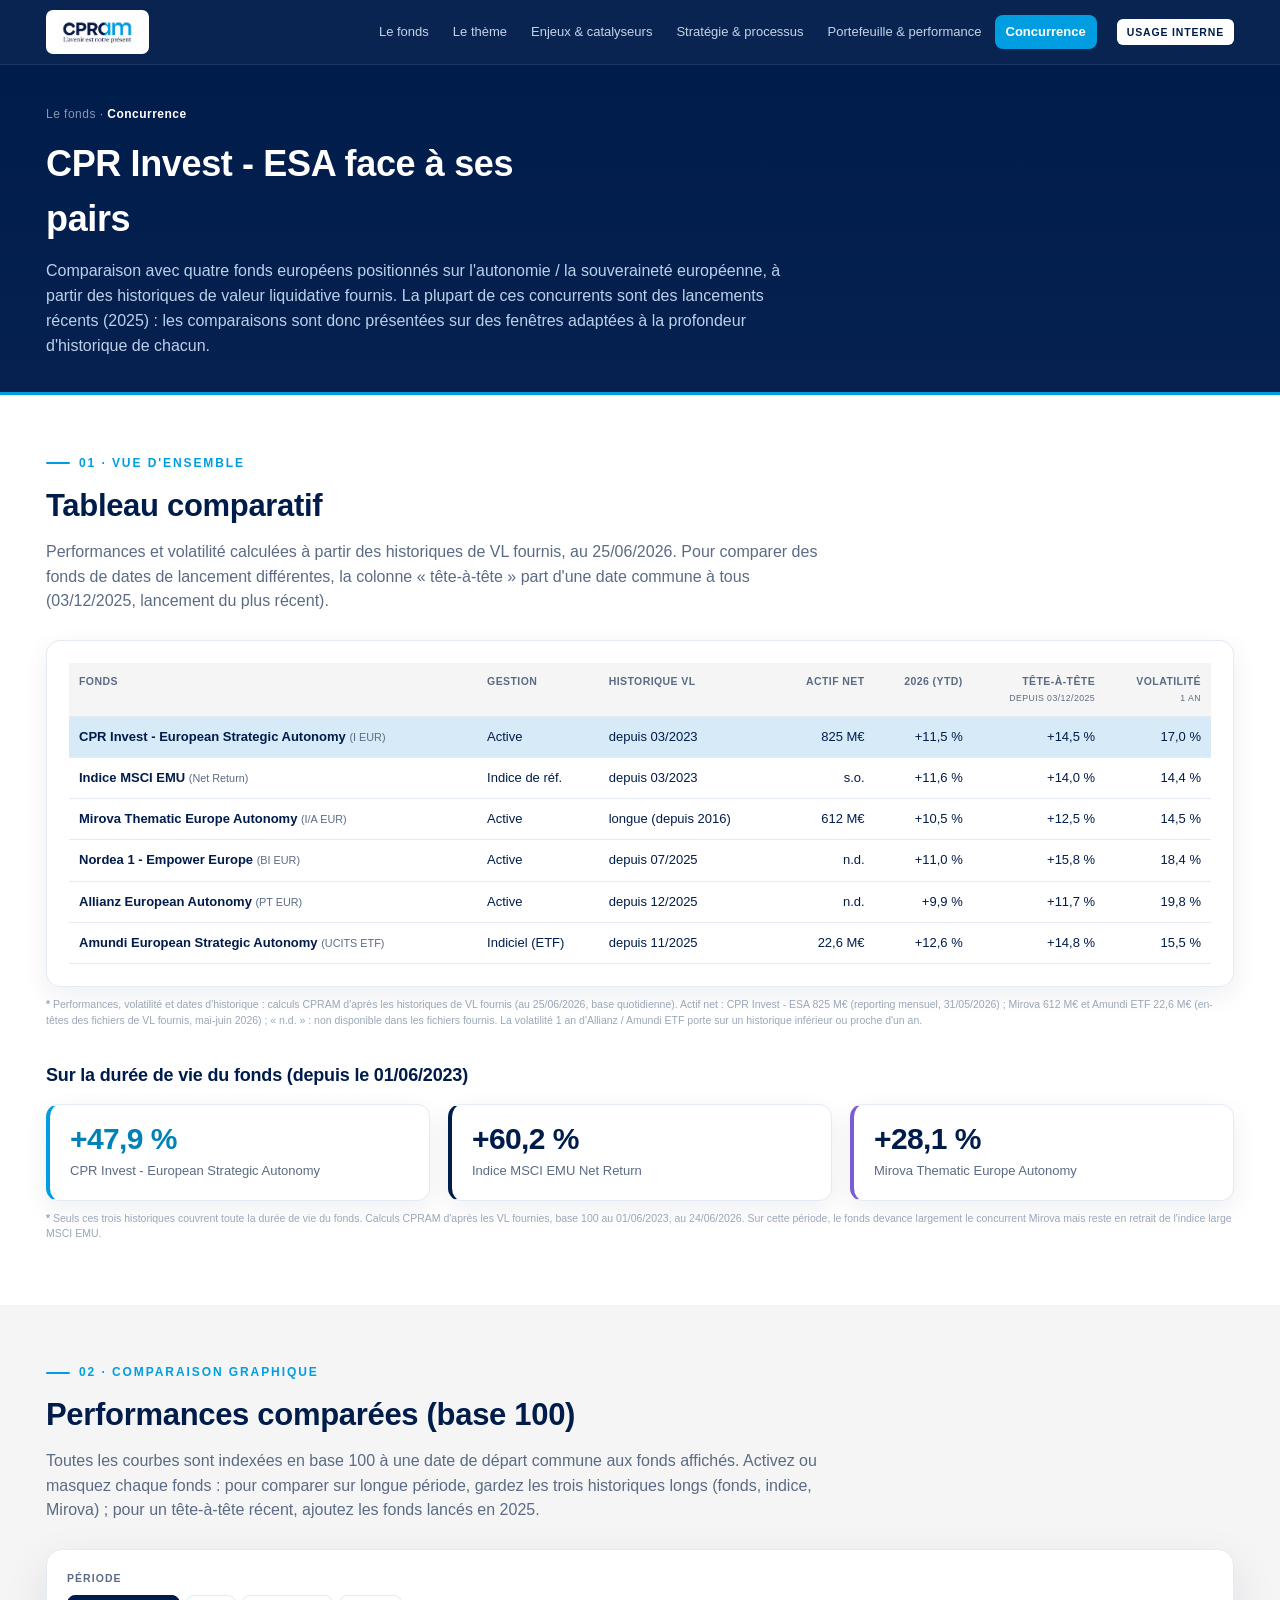
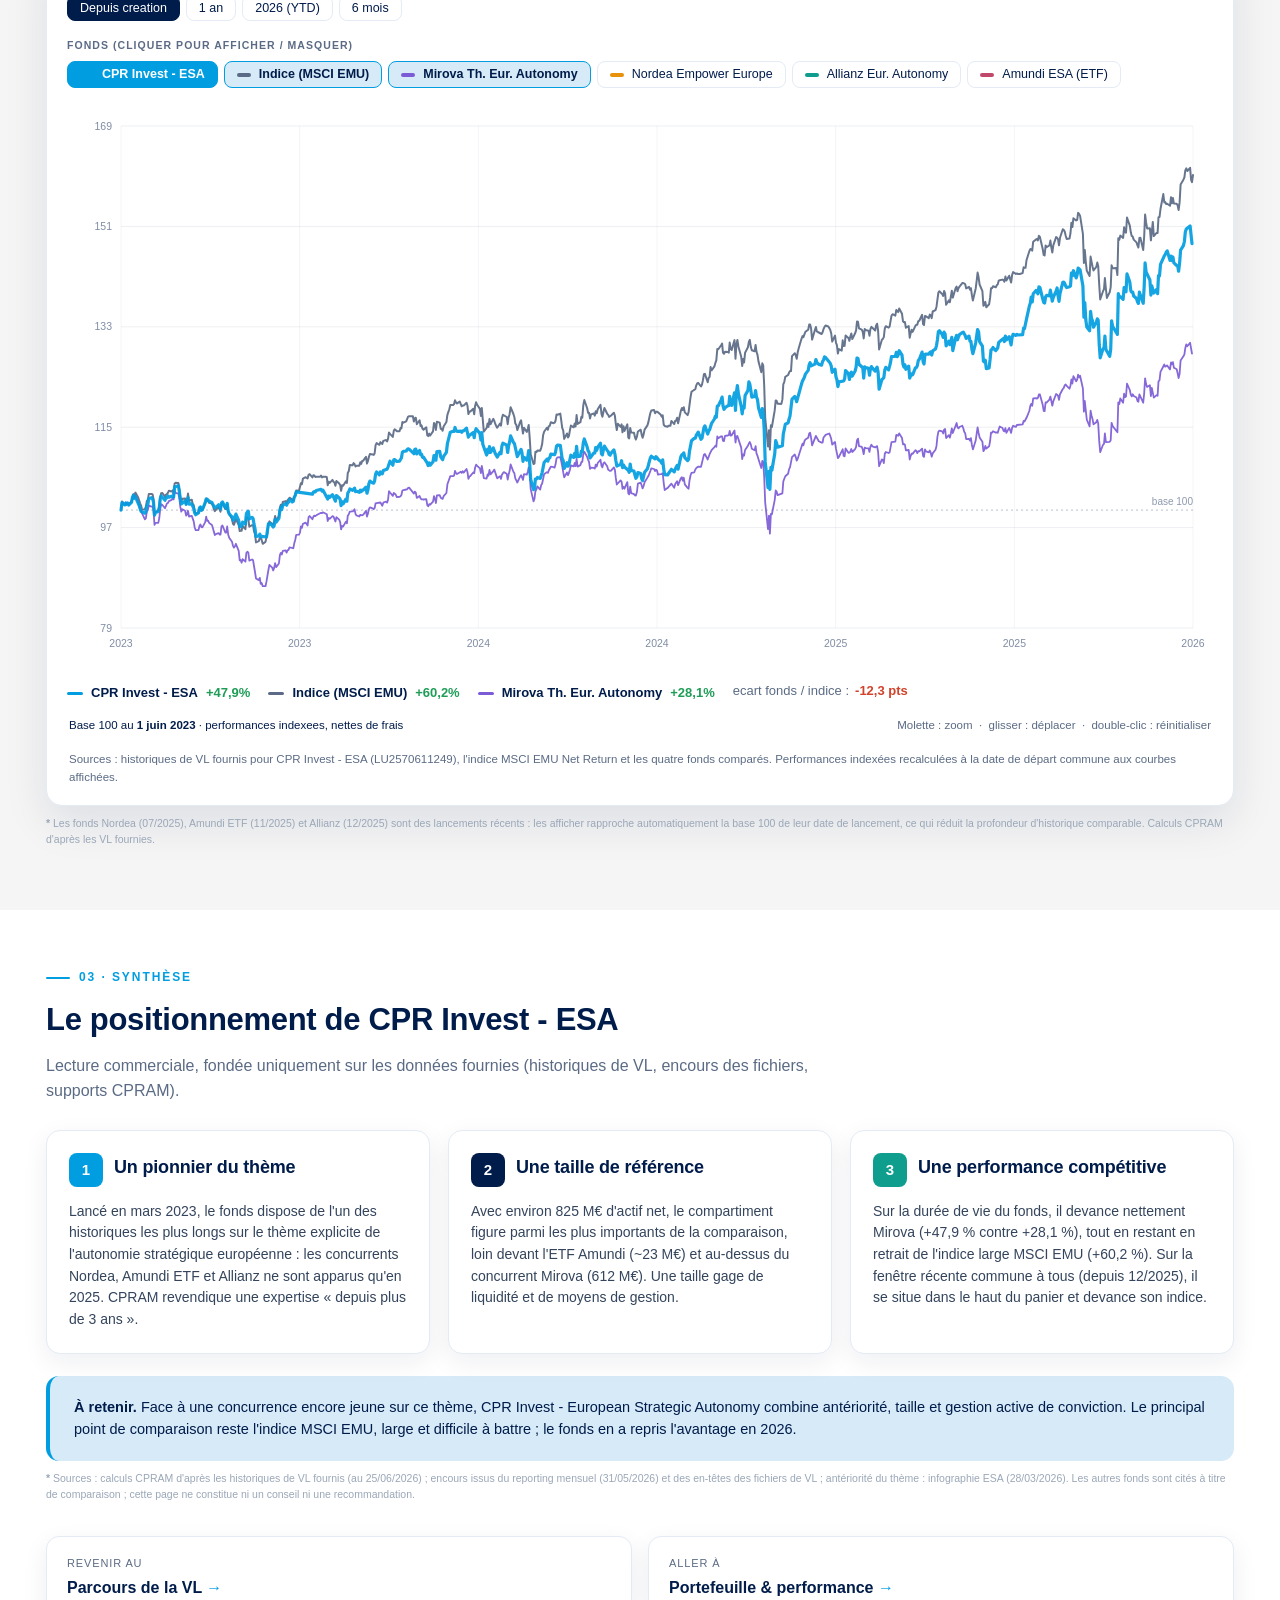
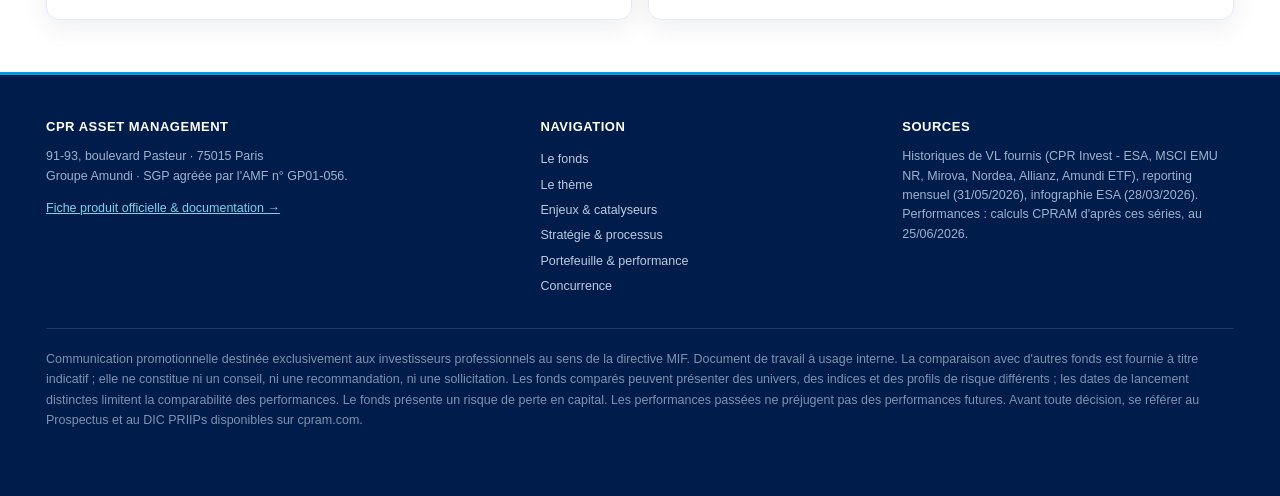
==== concurrence.html @ 76555d04 "Site de reference interne CPR Invest - European Strategic Autonomy Site statique multi-pages (6 page" ====
<!DOCTYPE html>
<html lang="fr">
<head>
<meta charset="utf-8">
<meta name="viewport" content="width=device-width, initial-scale=1">
<title>Concurrence | CPR Invest - European Strategic Autonomy</title>
<link rel="stylesheet" href="styles.css">
</head>
<body>

<header class="top">
  <div class="wrap">
    <a class="brand" href="index.html"><span class="logobox"><img src="cpram-logo.jpg" alt="CPRAM"></span></a>
    <nav>
      <a href="index.html">Le fonds</a>
      <a href="theme.html">Le thème</a>
      <a href="enjeux.html">Enjeux &amp; catalyseurs</a>
      <a href="strategie.html">Stratégie &amp; processus</a>
      <a href="portefeuille.html">Portefeuille &amp; performance</a>
      <a href="concurrence.html" class="active">Concurrence</a>
    </nav>
    <span class="badge-int">Usage interne</span>
  </div>
</header>

<div class="phero">
  <div class="wrap">
    <div class="crumbs">Le fonds · <b style="color:#fff">Concurrence</b></div>
    <h1>CPR Invest - ESA face à ses pairs</h1>
    <p>Comparaison avec quatre fonds européens positionnés sur l'autonomie / la souveraineté européenne, à partir des historiques de valeur liquidative fournis. La plupart de ces concurrents sont des lancements récents (2025)&nbsp;: les comparaisons sont donc présentées sur des fenêtres adaptées à la profondeur d'historique de chacun.</p>
  </div>
</div>

<!-- TABLEAU COMPARATIF -->
<section id="tableau">
  <div class="wrap">
    <div class="sec-head">
      <div class="eyebrow">01 · Vue d'ensemble</div>
      <h2>Tableau comparatif</h2>
      <p>Performances et volatilité calculées à partir des historiques de VL fournis, au 25/06/2026. Pour comparer des fonds de dates de lancement différentes, la colonne «&nbsp;tête-à-tête&nbsp;» part d'une date commune à tous (03/12/2025, lancement du plus récent).</p>
    </div>
    <div class="card scroll-x">
      <table class="comp-table">
        <thead>
          <tr>
            <th>Fonds</th>
            <th>Gestion</th>
            <th>Historique VL</th>
            <th class="num">Actif net</th>
            <th class="num">2026 (YTD)</th>
            <th class="num">Tête-à-tête<br><small>depuis 03/12/2025</small></th>
            <th class="num">Volatilité<br><small>1 an</small></th>
          </tr>
        </thead>
        <tbody>
          <tr class="hl">
            <td>CPR Invest - European Strategic Autonomy <small>(I EUR)</small></td>
            <td>Active</td>
            <td>depuis 03/2023</td>
            <td class="num">825 M€</td>
            <td class="num">+11,5 %</td>
            <td class="num">+14,5 %</td>
            <td class="num">17,0 %</td>
          </tr>
          <tr>
            <td>Indice MSCI EMU <small>(Net Return)</small></td>
            <td>Indice de réf.</td>
            <td>depuis 03/2023</td>
            <td class="num">s.o.</td>
            <td class="num">+11,6 %</td>
            <td class="num">+14,0 %</td>
            <td class="num">14,4 %</td>
          </tr>
          <tr>
            <td>Mirova Thematic Europe Autonomy <small>(I/A EUR)</small></td>
            <td>Active</td>
            <td>longue (depuis 2016)</td>
            <td class="num">612 M€</td>
            <td class="num">+10,5 %</td>
            <td class="num">+12,5 %</td>
            <td class="num">14,5 %</td>
          </tr>
          <tr>
            <td>Nordea 1 - Empower Europe <small>(BI EUR)</small></td>
            <td>Active</td>
            <td>depuis 07/2025</td>
            <td class="num">n.d.</td>
            <td class="num">+11,0 %</td>
            <td class="num">+15,8 %</td>
            <td class="num">18,4 %</td>
          </tr>
          <tr>
            <td>Allianz European Autonomy <small>(PT EUR)</small></td>
            <td>Active</td>
            <td>depuis 12/2025</td>
            <td class="num">n.d.</td>
            <td class="num">+9,9 %</td>
            <td class="num">+11,7 %</td>
            <td class="num">19,8 %</td>
          </tr>
          <tr>
            <td>Amundi European Strategic Autonomy <small>(UCITS ETF)</small></td>
            <td>Indiciel (ETF)</td>
            <td>depuis 11/2025</td>
            <td class="num">22,6 M€</td>
            <td class="num">+12,6 %</td>
            <td class="num">+14,8 %</td>
            <td class="num">15,5 %</td>
          </tr>
        </tbody>
      </table>
    </div>
    <p class="srcline">Performances, volatilité et dates d'historique&nbsp;: calculs CPRAM d'après les historiques de VL fournis (au 25/06/2026, base quotidienne). Actif net&nbsp;: CPR Invest - ESA 825 M€ (reporting mensuel, 31/05/2026)&nbsp;; Mirova 612 M€ et Amundi ETF 22,6 M€ (en-têtes des fichiers de VL fournis, mai-juin 2026)&nbsp;; «&nbsp;n.d.&nbsp;»&nbsp;: non disponible dans les fichiers fournis. La volatilité 1 an d'Allianz / Amundi ETF porte sur un historique inférieur ou proche d'un an.</p>

    <h3 class="subhead">Sur la durée de vie du fonds (depuis le 01/06/2023)</h3>
    <div class="grid3">
      <div class="stat"><div class="n cyan">+47,9 %</div><div class="l">CPR Invest - European Strategic Autonomy</div></div>
      <div class="stat navy"><div class="n">+60,2 %</div><div class="l">Indice MSCI EMU Net Return</div></div>
      <div class="stat violet"><div class="n">+28,1 %</div><div class="l">Mirova Thematic Europe Autonomy</div></div>
    </div>
    <p class="srcline">Seuls ces trois historiques couvrent toute la durée de vie du fonds. Calculs CPRAM d'après les VL fournies, base 100 au 01/06/2023, au 24/06/2026. Sur cette période, le fonds devance largement le concurrent Mirova mais reste en retrait de l'indice large MSCI EMU.</p>
  </div>
</section>

<!-- GRAPHIQUE COMPARATIF -->
<section class="alt" id="graphique">
  <div class="wrap">
    <div class="sec-head">
      <div class="eyebrow">02 · Comparaison graphique</div>
      <h2>Performances comparées (base 100)</h2>
      <p>Toutes les courbes sont indexées en base 100 à une date de départ commune aux fonds affichés. Activez ou masquez chaque fonds&nbsp;: pour comparer sur longue période, gardez les trois historiques longs (fonds, indice, Mirova)&nbsp;; pour un tête-à-tête récent, ajoutez les fonds lancés en 2025.</p>
    </div>
    <div class="panel">
      <div class="ctrls">
        <div class="ctrl-group">
          <div class="glab">Période</div>
          <div class="btnrow" id="rangeBtns"></div>
        </div>
      </div>
      <div class="ctrl-group" style="margin-top:16px">
        <div class="glab">Fonds (cliquer pour afficher / masquer)</div>
        <div class="btnrow" id="seriesBtns"></div>
      </div>
      <div class="chartwrap">
        <svg id="chart" xmlns="http://www.w3.org/2000/svg"></svg>
        <div class="tip" id="tip"></div>
        <div class="evttip" id="evtTip"></div>
      </div>
      <div class="livelegend" id="liveLegend" style="margin-top:14px"></div>
      <div class="chart-foot">
        <div class="base" id="baseNote"></div>
        <div class="hint">Molette&nbsp;: zoom &nbsp;·&nbsp; glisser&nbsp;: déplacer &nbsp;·&nbsp; double-clic&nbsp;: réinitialiser</div>
      </div>
      <div class="chart-foot" style="padding-top:0">
        <div></div>
        <div>Sources&nbsp;: historiques de VL fournis pour CPR Invest - ESA (LU2570611249), l'indice MSCI EMU Net Return et les quatre fonds comparés. Performances indexées recalculées à la date de départ commune aux courbes affichées.</div>
      </div>
    </div>
    <p class="srcline">Les fonds Nordea (07/2025), Amundi ETF (11/2025) et Allianz (12/2025) sont des lancements récents&nbsp;: les afficher rapproche automatiquement la base 100 de leur date de lancement, ce qui réduit la profondeur d'historique comparable. Calculs CPRAM d'après les VL fournies.</p>
  </div>
</section>

<!-- SYNTHESE -->
<section id="synthese">
  <div class="wrap">
    <div class="sec-head">
      <div class="eyebrow">03 · Synthèse</div>
      <h2>Le positionnement de CPR Invest - ESA</h2>
      <p>Lecture commerciale, fondée uniquement sur les données fournies (historiques de VL, encours des fichiers, supports CPRAM).</p>
    </div>
    <div class="grid3">
      <div class="card">
        <div class="dimhead"><div class="dimnum" style="background:var(--cyan)">1</div><h3>Un pionnier du thème</h3></div>
        <p>Lancé en mars 2023, le fonds dispose de l'un des historiques les plus longs sur le thème explicite de l'autonomie stratégique européenne&nbsp;: les concurrents Nordea, Amundi ETF et Allianz ne sont apparus qu'en 2025. CPRAM revendique une expertise «&nbsp;depuis plus de 3 ans&nbsp;».</p>
      </div>
      <div class="card">
        <div class="dimhead"><div class="dimnum" style="background:var(--navy)">2</div><h3>Une taille de référence</h3></div>
        <p>Avec environ 825 M€ d'actif net, le compartiment figure parmi les plus importants de la comparaison, loin devant l'ETF Amundi (~23 M€) et au-dessus du concurrent Mirova (612 M€). Une taille gage de liquidité et de moyens de gestion.</p>
      </div>
      <div class="card">
        <div class="dimhead"><div class="dimnum" style="background:#0F9D8E">3</div><h3>Une performance compétitive</h3></div>
        <p>Sur la durée de vie du fonds, il devance nettement Mirova (+47,9 % contre +28,1 %), tout en restant en retrait de l'indice large MSCI EMU (+60,2 %). Sur la fenêtre récente commune à tous (depuis 12/2025), il se situe dans le haut du panier et devance son indice.</p>
      </div>
    </div>
    <div class="callout" style="margin-top:22px">
      <p><b>À retenir.</b> Face à une concurrence encore jeune sur ce thème, CPR Invest - European Strategic Autonomy combine antériorité, taille et gestion active de conviction. Le principal point de comparaison reste l'indice MSCI EMU, large et difficile à battre&nbsp;; le fonds en a repris l'avantage en 2026.</p>
    </div>
    <p class="srcline">Sources&nbsp;: calculs CPRAM d'après les historiques de VL fournis (au 25/06/2026)&nbsp;; encours issus du reporting mensuel (31/05/2026) et des en-têtes des fichiers de VL&nbsp;; antériorité du thème&nbsp;: infographie ESA (28/03/2026). Les autres fonds sont cités à titre de comparaison&nbsp;; cette page ne constitue ni un conseil ni une recommandation.</p>

    <div class="nextnav" style="margin-top:34px">
      <a href="index.html"><div class="nl">Revenir au</div><div class="nt">Parcours de la VL</div></a>
      <a href="portefeuille.html"><div class="nl">Aller à</div><div class="nt">Portefeuille &amp; performance</div></a>
    </div>
  </div>
</section>

<footer>
  <div class="wrap">
    <div class="cols">
      <div>
        <h4>CPR Asset Management</h4>
        <p>91-93, boulevard Pasteur · 75015 Paris<br>Groupe Amundi · SGP agréée par l'AMF n° GP01-056.</p>
        <p style="margin-top:10px"><a href="https://cpram.com/lux/fr/institutionnels/products/LU2570611249">Fiche produit officielle &amp; documentation →</a></p>
      </div>
      <div>
        <h4>Navigation</h4>
        <nav>
          <a href="index.html">Le fonds</a>
          <a href="theme.html">Le thème</a>
          <a href="enjeux.html">Enjeux &amp; catalyseurs</a>
          <a href="strategie.html">Stratégie &amp; processus</a>
          <a href="portefeuille.html">Portefeuille &amp; performance</a>
          <a href="concurrence.html">Concurrence</a>
        </nav>
      </div>
      <div>
        <h4>Sources</h4>
        <p>Historiques de VL fournis (CPR Invest - ESA, MSCI EMU NR, Mirova, Nordea, Allianz, Amundi ETF), reporting mensuel (31/05/2026), infographie ESA (28/03/2026). Performances&nbsp;: calculs CPRAM d'après ces séries, au 25/06/2026.</p>
      </div>
    </div>
    <p class="disc">Communication promotionnelle destinée exclusivement aux investisseurs professionnels au sens de la directive MIF. Document de travail à usage interne. La comparaison avec d'autres fonds est fournie à titre indicatif&nbsp;; elle ne constitue ni un conseil, ni une recommandation, ni une sollicitation. Les fonds comparés peuvent présenter des univers, des indices et des profils de risque différents&nbsp;; les dates de lancement distinctes limitent la comparabilité des performances. Le fonds présente un risque de perte en capital. Les performances passées ne préjugent pas des performances futures. Avant toute décision, se référer au Prospectus et au DIC PRIIPs disponibles sur cpram.com.</p>
  </div>
</footer>

<script>
window.CHART_CONFIG = {
  present: {cpram:true, bench:true, mirova:true, nordea:false, allianz:false, amundi:false},
  events: false, episodes: false, fundArea: false,
  ranges: ["hist","1a","ytd","6m"], defaultRange: "hist"
};
</script>
<script src="data.js"></script>
<script src="chart.js"></script>
</body>
</html>
---- styles.css ----
/* =========================================================================
   CPR Invest - MedTech | Note de référence interne (site multi-pages)
   Charte CPR : #009EE0 / #001C4B / #FFFFFF / #F5F5F5 / #D6EAF7
   Feuille de style partagée par les 6 pages.
   ========================================================================= */
:root{
  --cyan:#009EE0; --cyan-d:#0082b8; --navy:#001C4B; --navy-2:#0a2a63;
  --white:#ffffff; --gray:#F5F5F5; --bluelight:#D6EAF7;
  --ink:#001C4B; --muted:#5b6b85; --muted-2:#8497b4;
  --line:#e4ebf4; --line-2:#d6eaf7;
  --pos:#1f9d57; --neg:#d0432b;
  --teal:#0F9D8E; --violet:#7C5CD6; --amber:#E8920C;
  --shadow:0 8px 26px rgba(0,28,75,.07); --shadow-l:0 16px 44px rgba(0,28,75,.10);
}
*{box-sizing:border-box}
html{scroll-behavior:smooth}
body{margin:0;font-family:-apple-system,BlinkMacSystemFont,"Segoe UI",Roboto,Helvetica,Arial,sans-serif;color:var(--ink);background:var(--white);line-height:1.55;-webkit-font-smoothing:antialiased}
h1,h2,h3,h4{margin:0;font-weight:700;letter-spacing:-.01em}
p{margin:0 0 1em}
a{color:inherit}
.wrap{max-width:1240px;margin:0 auto;padding:0 26px}
.mono{font-variant-numeric:tabular-nums}
.eyebrow{display:inline-flex;align-items:center;gap:9px;font-size:12px;letter-spacing:.16em;text-transform:uppercase;color:var(--cyan);font-weight:700}
.eyebrow:before{content:"";width:24px;height:2px;background:var(--cyan);border-radius:2px}

/* ---------- top bar ---------- */
header.top{position:sticky;top:0;z-index:60;background:rgba(0,28,75,.96);backdrop-filter:blur(10px);border-bottom:1px solid rgba(255,255,255,.08)}
.top .wrap{display:flex;align-items:center;gap:14px;height:64px}
.brand{display:flex;align-items:center;text-decoration:none}
.logobox{background:#fff;border-radius:7px;padding:7px 12px;display:flex;align-items:center}
.logobox img{height:30px;display:block}
.top nav{margin-left:auto;display:flex;gap:2px;flex-wrap:wrap}
.top nav a{color:#c4d3e6;text-decoration:none;font-size:13px;padding:7px 11px;border-radius:8px;transition:.15s;white-space:nowrap}
.top nav a:hover{background:rgba(255,255,255,.1);color:#fff}
.top nav a.active{background:var(--cyan);color:#fff;font-weight:600}
.top .badge-int{font-size:10.5px;letter-spacing:.08em;text-transform:uppercase;font-weight:700;color:var(--navy);background:#fff;padding:5px 10px;border-radius:6px;margin-left:6px}
@media(max-width:1180px){.top .badge-int{display:none}}
@media(max-width:1080px){
  .top .wrap{height:auto;flex-wrap:wrap;padding-top:10px;padding-bottom:10px}
  .top nav{margin-left:0;width:100%;justify-content:flex-start}
}

/* ---------- hero (home) ---------- */
.hero{background:
   radial-gradient(900px 480px at 82% -20%,rgba(0,158,224,.30),transparent 60%),
   radial-gradient(700px 500px at 0% 120%,rgba(0,158,224,.12),transparent 55%),
   linear-gradient(180deg,var(--navy),#02123a);
   color:#eaf1fb;padding:56px 0 46px;border-bottom:3px solid var(--cyan)}
.hero h1{font-size:clamp(28px,4.4vw,46px);line-height:1.06;color:#fff;max-width:20ch;margin-top:16px}
.hero .lead{font-size:clamp(15px,1.7vw,18px);color:#bcd0ea;max-width:78ch;margin-top:16px}
.hero .meta{margin-top:16px;font-size:12.5px;color:var(--muted-2);display:flex;flex-wrap:wrap;gap:8px 20px}
.hero .meta b{color:#dce8f7;font-weight:600}
.kpis{margin-top:30px;display:grid;grid-template-columns:repeat(4,1fr);gap:14px}
@media(max-width:760px){.kpis{grid-template-columns:repeat(2,1fr)}}
.kpi{background:rgba(255,255,255,.055);border:1px solid rgba(255,255,255,.12);border-radius:13px;padding:16px}
.kpi .lab{font-size:11px;letter-spacing:.06em;text-transform:uppercase;color:var(--muted-2)}
.kpi .val{font-size:25px;font-weight:800;color:#fff;margin-top:6px;letter-spacing:-.02em}
.kpi .val.pos{color:#54d98c}.kpi .val.neg{color:#ff8b73}
.kpi .sub{font-size:12px;color:#9fb6d4;margin-top:3px}
.disc-mini{margin-top:24px;font-size:11.5px;color:#7c92b4;max-width:96ch}

/* ---------- page hero (inner pages) ---------- */
.phero{background:linear-gradient(180deg,var(--navy),#06214f);color:#eaf1fb;padding:40px 0 34px;border-bottom:3px solid var(--cyan)}
.phero h1{font-size:clamp(24px,3.6vw,36px);color:#fff;max-width:24ch;margin-top:12px}
.phero p{font-size:clamp(14px,1.5vw,16px);color:#bcd0ea;max-width:84ch;margin-top:12px;margin-bottom:0}
.phero .crumbs{font-size:12px;color:var(--muted-2);letter-spacing:.04em}

/* ---------- sections ---------- */
section{padding:52px 0}
section.alt{background:var(--gray)}
.sec-head{margin-bottom:26px}
.sec-head h2{font-size:clamp(22px,3vw,31px);margin-top:9px}
.sec-head p{color:var(--muted);max-width:88ch;margin-top:10px}
.subhead{font-size:18px;color:var(--navy);font-weight:700;margin:34px 0 14px}

/* ---------- cards / grids ---------- */
.grid2{display:grid;grid-template-columns:1fr 1fr;gap:22px}
.grid3{display:grid;grid-template-columns:repeat(3,1fr);gap:18px}
.grid4{display:grid;grid-template-columns:repeat(4,1fr);gap:16px}
@media(max-width:980px){.grid4{grid-template-columns:repeat(2,1fr)}}
@media(max-width:860px){.grid2,.grid3{grid-template-columns:1fr}}
.card{background:#fff;border:1px solid var(--line);border-radius:14px;padding:22px;box-shadow:var(--shadow)}
.card h3{font-size:18px;margin-bottom:4px;color:var(--navy)}
.card .ph{color:var(--muted);font-size:13px;margin-bottom:14px}
.card p{font-size:14px;color:#33445c}
.card p:last-child{margin-bottom:0}
.tag{display:inline-block;font-size:12px;font-weight:600;padding:4px 10px;border-radius:7px;background:var(--bluelight);color:var(--navy)}
.bigpct{font-size:30px;font-weight:800;letter-spacing:-.02em;color:var(--navy)}
.bigpct.pos{color:var(--pos)}.bigpct.neg{color:var(--neg)}
.dimhead{display:flex;align-items:center;gap:11px;margin-bottom:14px}
.dimnum{width:34px;height:34px;border-radius:8px;display:grid;place-items:center;font-weight:800;font-size:15px;color:#fff;flex:0 0 auto}

/* ---------- id table ---------- */
.idtable{width:100%;border-collapse:collapse;font-size:14px}
.idtable td{padding:10px 4px;border-bottom:1px solid var(--line);vertical-align:top}
.idtable tr:last-child td{border-bottom:none}
.idtable td:first-child{color:var(--muted);width:42%}
.idtable td:last-child{font-weight:600;text-align:right}
.idtable td.lng{text-align:left;font-weight:500;color:#33445c}

/* ---------- holdings ---------- */
.hold-row{display:grid;grid-template-columns:22px 1.7fr 2.2fr 54px;gap:11px;align-items:center;padding:8px 0;border-bottom:1px solid var(--line);font-size:13.5px}
.hold-row:last-child{border:none}
.hold-row .rk{color:var(--muted-2);font-weight:700;font-size:12px}
.hold-row .nm{font-weight:600;color:var(--navy)}
.hold-row .nm small{display:block;font-weight:500;color:var(--muted);font-size:11.5px}
.bar{height:9px;border-radius:5px;background:var(--gray);overflow:hidden}
.bar>i{display:block;height:100%;border-radius:5px;background:linear-gradient(90deg,var(--navy),var(--cyan))}
.hold-row .wt{text-align:right;font-weight:700;font-variant-numeric:tabular-nums;color:var(--navy)}

/* ---------- allocation bars ---------- */
.alloc{display:flex;flex-direction:column;gap:13px}
.alloc .arow .at{display:flex;justify-content:space-between;font-size:13.5px;margin-bottom:5px}
.alloc .arow .at b{font-variant-numeric:tabular-nums}
.alloc .bar2{height:11px;border-radius:6px;background:var(--gray);overflow:hidden}
.alloc .bar2>i{display:block;height:100%;border-radius:6px}
.alloc .idx{font-size:11.5px;color:var(--muted-2)}

/* ---------- perf table ---------- */
.perf-table{width:100%;border-collapse:collapse;font-size:14px}
.perf-table th,.perf-table td{padding:11px 10px;text-align:right;border-bottom:1px solid var(--line);font-variant-numeric:tabular-nums}
.perf-table th{font-size:11px;letter-spacing:.04em;text-transform:uppercase;color:var(--muted);font-weight:700}
.perf-table td:first-child,.perf-table th:first-child{text-align:left;font-weight:600;color:var(--navy)}
.perf-table .pos{color:var(--pos);font-weight:700}
.perf-table .neg{color:var(--neg);font-weight:700}
.perf-table tr.fundrow td{background:var(--bluelight)}
.perf-table tr.totalrow td{font-weight:700;border-top:2px solid var(--line)}

/* ---------- infobox ---------- */
.infobox{background:var(--navy);color:#dce8f7;border-radius:14px;padding:24px 26px;margin-top:8px;border-left:4px solid var(--cyan)}
.infobox h3{color:#fff;font-size:18px;margin-bottom:8px}
.infobox p{color:#bcd0ea;margin-bottom:0;font-size:14px}
.infobox p+p{margin-top:10px}
.infobox .hi{color:#5cc6f2;font-weight:600}

.note{font-size:12.5px;color:var(--muted);margin-top:14px}
/* petite ligne de source grise, avec asterisque, sous chaque bloc de données */
.srcline{font-size:10.5px;color:#9aa7b8;line-height:1.5;margin-top:10px;display:block}
.srcline:before{content:"\002A\00A0";color:#9aa7b8;font-weight:700}
.card .srcline{margin-top:12px;padding-top:9px;border-top:1px solid var(--line)}
.srcsup{color:#9aa7b8;font-weight:700;font-size:.72em;vertical-align:super;margin-left:2px}
.kpi .srcline{color:#7c92b4;border:none;margin-top:8px}
.factrow{display:flex;flex-wrap:wrap;gap:8px;margin-top:6px}
.fact{font-size:12.5px;padding:7px 13px;border-radius:8px;background:#fff;border:1px solid var(--line);color:var(--navy)}
.fact b{color:var(--cyan-d)}

/* ---------- these / drivers / pillars ---------- */
.these-card{background:#fff;border:1px solid var(--line);border-radius:14px;padding:22px;box-shadow:var(--shadow)}
.these-card .n{font-size:13px;font-weight:800;color:var(--cyan);letter-spacing:.04em}
.these-card h3{font-size:17px;margin:8px 0 8px;color:var(--navy)}
.these-card p{color:var(--muted);font-size:14px;margin:0}
.driver{background:#fff;border:1px solid var(--line);border-radius:13px;padding:20px;box-shadow:var(--shadow)}
.driver .dn{width:30px;height:30px;border-radius:8px;background:var(--bluelight);color:var(--navy);display:grid;place-items:center;font-weight:800;font-size:14px;margin-bottom:12px}
.driver h4{font-size:15px;color:var(--navy);margin-bottom:6px}
.driver p{font-size:13.5px;color:var(--muted);margin:0}
.pill{display:inline-flex;align-items:center;gap:7px;font-size:13px;padding:7px 13px;border-radius:20px;background:#fff;border:1px solid var(--line);color:var(--navy);font-weight:500}
.pill i{width:9px;height:9px;border-radius:50%;flex:0 0 auto}

/* ---------- numbered reasons ---------- */
.reasons{display:flex;flex-direction:column;gap:12px}
.reason{display:flex;gap:16px;align-items:flex-start;background:#fff;border:1px solid var(--line);border-radius:13px;padding:18px 20px;box-shadow:var(--shadow)}
.reason .rn{flex:0 0 auto;width:38px;height:38px;border-radius:10px;background:var(--navy);color:#fff;display:grid;place-items:center;font-weight:800;font-size:17px}
.reason h4{font-size:16px;color:var(--navy);margin-bottom:4px}
.reason p{font-size:14px;color:var(--muted);margin:0}

/* ---------- process steps ---------- */
.steps{display:grid;grid-template-columns:repeat(4,1fr);gap:0}
@media(max-width:980px){.steps{grid-template-columns:1fr 1fr}}
@media(max-width:560px){.steps{grid-template-columns:1fr}}
.step{position:relative;background:#fff;border:1px solid var(--line);padding:20px;box-shadow:var(--shadow)}
.step:first-child{border-radius:13px 0 0 13px}
.step:last-child{border-radius:0 13px 13px 0}
@media(max-width:980px){.step,.step:first-child,.step:last-child{border-radius:12px}}
.step .sn{font-size:12px;font-weight:800;color:var(--cyan);letter-spacing:.06em;text-transform:uppercase}
.step h4{font-size:15px;color:var(--navy);margin:8px 0 8px}
.step ul{margin:0;padding-left:16px;font-size:13px;color:var(--muted)}
.step ul li{margin-bottom:5px}

/* ---------- risk indicator 1-7 ---------- */
.risk{display:flex;gap:6px;margin:12px 0 6px}
.risk .rb{flex:1;height:34px;border-radius:6px;background:var(--gray);display:grid;place-items:center;font-weight:700;color:var(--muted-2);font-size:14px;border:1px solid var(--line)}
.risk .rb.on{background:var(--cyan);color:#fff;border-color:var(--cyan);box-shadow:0 4px 12px rgba(0,158,224,.35)}

/* ---------- competitor table ---------- */
.comp-table{width:100%;border-collapse:collapse;font-size:13px}
.comp-table th,.comp-table td{padding:10px 10px;text-align:left;border-bottom:1px solid var(--line);vertical-align:top}
.comp-table th{font-size:10.5px;letter-spacing:.04em;text-transform:uppercase;color:var(--muted);font-weight:700;background:var(--gray)}
.comp-table td:first-child{font-weight:700;color:var(--navy)}
.comp-table tr.hl td{background:var(--bluelight)}
.comp-table .num{text-align:right;font-variant-numeric:tabular-nums}
.comp-table small{color:var(--muted);font-weight:400}
.scroll-x{overflow-x:auto;-webkit-overflow-scrolling:touch}

/* ---------- competitor profile cards ---------- */
.comp-card{background:#fff;border:1px solid var(--line);border-radius:14px;padding:22px;box-shadow:var(--shadow);border-top:4px solid var(--cyan)}
.comp-card.fund{border-top-color:var(--cyan);background:linear-gradient(180deg,#f4fbfe,#fff)}
.comp-card .ctag{font-size:11px;font-weight:800;letter-spacing:.05em;text-transform:uppercase;color:var(--cyan-d)}
.comp-card h3{font-size:18px;color:var(--navy);margin:6px 0 2px}
.comp-card .isin{font-size:12px;color:var(--muted-2);font-variant-numeric:tabular-nums;margin-bottom:12px}
.comp-card .crow{display:flex;justify-content:space-between;gap:10px;font-size:13px;padding:6px 0;border-bottom:1px solid var(--line)}
.comp-card .crow:last-of-type{border-bottom:none}
.comp-card .crow span{color:var(--muted)}
.comp-card .crow b{color:var(--navy);text-align:right;font-weight:600}
.comp-card p{font-size:13.5px;color:var(--muted);margin:12px 0 0}

/* ---------- chart (parcours) ---------- */
.panel{background:#fff;border:1px solid var(--line);border-radius:16px;padding:20px 20px 12px;box-shadow:var(--shadow-l)}
.ctrls{display:flex;flex-wrap:wrap;gap:22px;align-items:flex-start}
.ctrl-group{display:flex;flex-direction:column;gap:8px}
.ctrl-group .glab{font-size:10.5px;letter-spacing:.1em;text-transform:uppercase;color:var(--muted);font-weight:700}
.btnrow{display:flex;flex-wrap:wrap;gap:6px}
.chip{font:inherit;font-size:12.5px;cursor:pointer;border:1px solid var(--line);background:#fff;color:var(--navy);padding:6px 12px;border-radius:8px;transition:.13s;display:inline-flex;align-items:center;gap:8px;line-height:1}
.chip:hover{border-color:var(--cyan);color:var(--cyan-d)}
.chip.active{background:var(--navy);border-color:var(--navy);color:#fff}
.chip.ep{border-style:dashed}
.chip .dot{flex:0 0 auto}
.chip.series.active{background:var(--bluelight);border-color:var(--cyan);color:var(--navy);font-weight:600}
.chip.series.fund.active{background:var(--cyan);border-color:var(--cyan);color:#fff}
.chartwrap{position:relative;margin-top:16px}
#chart{width:100%;height:560px;display:block;cursor:crosshair;touch-action:none;user-select:none}
#chart.grabbing{cursor:grabbing}
@media(max-width:680px){#chart{height:420px}}
.tip{position:absolute;pointer-events:none;z-index:5;background:#fff;border:1px solid var(--line-2);border-radius:11px;padding:11px 13px;font-size:12.5px;color:var(--ink);min-width:170px;box-shadow:0 14px 36px rgba(0,28,75,.18);opacity:0;transition:opacity .1s}
.tip .tdate{font-weight:700;margin-bottom:8px;font-size:12px;color:var(--navy);border-bottom:1px solid var(--line);padding-bottom:6px}
.tip .trow{display:flex;align-items:center;gap:8px;margin:4px 0}
.tip .trow .tn{display:flex;align-items:center;gap:7px;color:var(--muted)}
.tip .trow .tv{margin-left:auto;font-weight:700;font-variant-numeric:tabular-nums;color:var(--navy)}
.tip .sw{width:9px;height:9px;border-radius:50%}
.evttip{position:absolute;pointer-events:none;z-index:6;background:#fff;border:1px solid var(--line-2);border-radius:12px;padding:12px 14px;max-width:320px;box-shadow:0 16px 40px rgba(0,28,75,.2);opacity:0;transition:opacity .1s;font-size:12.5px}
.evttip .ettitle{font-weight:700;color:var(--navy);font-size:13.5px;margin:7px 0 6px;display:flex;align-items:center;gap:8px;flex-wrap:wrap}
.evttip .etshort{color:var(--muted);line-height:1.5;margin-bottom:8px}
.evttip .etmove{font-weight:700;font-variant-numeric:tabular-nums}
.evttip .ethint{margin-top:9px;font-size:11px;color:var(--cyan-d);font-weight:700;letter-spacing:.02em}
.chart-foot{display:flex;flex-wrap:wrap;gap:10px 22px;justify-content:space-between;align-items:center;padding:14px 2px 6px;font-size:11.5px;color:var(--muted)}
.chart-foot .base{color:var(--navy);font-weight:500}
.hint{font-size:11.5px;color:var(--muted)}
.evt-marker{cursor:pointer}
.evt-marker:hover .mk-ring{opacity:1}

/* ---------- events ---------- */
.events-grid{display:grid;grid-template-columns:1fr 1fr;gap:13px;margin-top:24px}
@media(max-width:860px){.events-grid{grid-template-columns:1fr}}
.evt-card{background:#fff;border:1px solid var(--line);border-radius:12px;padding:15px 16px;cursor:pointer;transition:.15s;display:flex;gap:13px;align-items:flex-start}
.evt-card:hover{border-color:var(--cyan);box-shadow:var(--shadow);transform:translateY(-2px)}
.evt-num{flex:0 0 auto;width:30px;height:30px;border-radius:8px;display:grid;place-items:center;font-weight:800;font-size:13px;color:#fff}
.evt-meta{min-width:0}
.evt-meta .dt{font-size:11.5px;color:var(--muted);display:flex;gap:9px;align-items:center;flex-wrap:wrap}
.evt-meta h4{font-size:15px;color:var(--navy);margin:4px 0 4px}
.evt-meta .sh{font-size:13px;color:var(--muted)}
.badge{font-size:10px;letter-spacing:.05em;text-transform:uppercase;font-weight:800;padding:3px 8px;border-radius:6px}
.badge.secteur{background:#e2f4fc;color:#0082b8}
.badge.macro{background:#e1e7f2;color:#001C4B}
.badge.fonds{background:#fdeccd;color:#9a6a00}
.badge.titre{background:#e3f6ef;color:#0c7a55}
.mv{font-weight:700;font-variant-numeric:tabular-nums}
.mv.pos{color:var(--pos)}.mv.neg{color:var(--neg)}

/* ---------- modal ---------- */
.modal-bg{position:fixed;inset:0;z-index:100;background:rgba(0,18,50,.55);backdrop-filter:blur(4px);display:none;opacity:0;transition:opacity .18s}
.modal-bg.open{display:block;opacity:1}
.modal{position:fixed;z-index:101;top:50%;left:50%;transform:translate(-50%,-48%) scale(.98);width:min(680px,92vw);max-height:88vh;overflow:auto;background:#fff;border-radius:16px;box-shadow:0 30px 80px rgba(0,18,50,.4);display:none;opacity:0;transition:.2s}
.modal.open{display:block;opacity:1;transform:translate(-50%,-50%) scale(1)}
.modal .mtop{padding:22px 26px 16px;border-bottom:1px solid var(--line);position:relative}
.modal .mclose{position:absolute;top:16px;right:16px;width:34px;height:34px;border:none;border-radius:8px;background:var(--gray);color:var(--muted);font-size:17px;cursor:pointer}
.modal .mclose:hover{background:var(--bluelight);color:var(--navy)}
.modal .mdt{font-size:12.5px;color:var(--muted);display:flex;gap:10px;align-items:center;margin-bottom:10px;flex-wrap:wrap}
.modal h3{font-size:21px;padding-right:34px;color:var(--navy)}
.modal .mbody{padding:18px 26px 6px;font-size:14.5px;color:#33445c}
.modal .mbody p{margin-bottom:.9em}
.impact{margin:6px 26px 12px;background:var(--gray);border:1px solid var(--line);border-radius:11px;padding:14px 16px}
.impact .il{font-size:11px;letter-spacing:.09em;text-transform:uppercase;color:var(--muted);font-weight:700;margin-bottom:8px}
.impact .ival{font-size:15px;font-weight:700}
.impact .hold{font-size:13px;color:var(--muted);margin-top:9px}
.impact .hold b{color:var(--navy)}
.sources{padding:2px 26px 22px;font-size:12.5px}
.sources .sl{font-size:11px;letter-spacing:.09em;text-transform:uppercase;color:var(--muted);font-weight:700;margin-bottom:8px}
.sources .src{display:inline-block;color:var(--cyan-d);margin:0 12px 6px 0;border-bottom:1px solid rgba(0,158,224,.3)}
.sources a.src:hover{border-color:var(--cyan)}

/* ---------- callout / quote ---------- */
.callout{background:var(--bluelight);border-radius:13px;padding:20px 24px;border-left:4px solid var(--cyan);margin-top:8px}
.callout p{margin:0;font-size:14.5px;color:var(--navy)}

/* ---------- next-page links ---------- */
.nextnav{display:grid;grid-template-columns:1fr 1fr;gap:16px;margin-top:8px}
@media(max-width:680px){.nextnav{grid-template-columns:1fr}}
.nextnav a{text-decoration:none;background:#fff;border:1px solid var(--line);border-radius:13px;padding:18px 20px;transition:.15s;box-shadow:var(--shadow)}
.nextnav a:hover{border-color:var(--cyan);transform:translateY(-2px)}
.nextnav .nl{font-size:11px;letter-spacing:.08em;text-transform:uppercase;color:var(--muted)}
.nextnav .nt{font-size:16px;font-weight:700;color:var(--navy);margin-top:4px}
.nextnav .nt:after{content:" \2192";color:var(--cyan)}

/* ---------- footer ---------- */
footer{background:var(--navy);color:#9fb3cf;padding:42px 0 52px;font-size:12.5px;border-top:3px solid var(--cyan)}
footer h4{color:#fff;font-size:13px;letter-spacing:.04em;margin-bottom:10px;text-transform:uppercase}
footer a{color:#7fd0f0}
footer .cols{display:grid;grid-template-columns:1.4fr 1fr 1fr;gap:30px}
@media(max-width:860px){footer .cols{grid-template-columns:1fr}}
footer .disc{margin-top:28px;padding-top:20px;border-top:1px solid rgba(255,255,255,.12);color:#7e93b1;line-height:1.65}
footer nav a{display:block;color:#bcccdf;text-decoration:none;padding:3px 0}
footer nav a:hover{color:#fff}

/* =========================================================================
   Additions ESA (autonomie strategique europeenne)
   ========================================================================= */
/* ---------- stat tiles (chiffres cles) ---------- */
.stat{background:#fff;border:1px solid var(--line);border-radius:13px;padding:18px 20px;box-shadow:var(--shadow);border-left:4px solid var(--cyan)}
.stat .n{font-size:30px;font-weight:800;color:var(--navy);letter-spacing:-.02em;line-height:1.04}
.stat .n.cyan{color:var(--cyan-d)}
.stat .l{font-size:13px;color:var(--muted);margin-top:7px}
.stat.navy{border-left-color:var(--navy)}
.stat.amber{border-left-color:var(--amber)}
.stat.teal{border-left-color:var(--teal)}
.stat.violet{border-left-color:var(--violet)}
.stat.red{border-left-color:var(--neg)}

/* ---------- dimension cards (5 piliers) ---------- */
.dimcard{background:#fff;border:1px solid var(--line);border-radius:14px;padding:20px;box-shadow:var(--shadow);border-top:4px solid var(--cyan)}
.dimcard .dh{display:flex;align-items:center;gap:11px;margin-bottom:10px}
.dimcard .di{width:34px;height:34px;border-radius:9px;display:grid;place-items:center;font-weight:800;font-size:15px;color:#fff;flex:0 0 auto;background:var(--navy)}
.dimcard h3{font-size:17px;color:var(--navy);margin:0}
.dimcard .wt{margin-left:auto;font-size:13px;font-weight:800;color:var(--cyan-d);font-variant-numeric:tabular-nums}
.dimcard p{font-size:13.5px;color:var(--muted);margin:0 0 8px}
.dimcard ul{margin:6px 0 0;padding-left:17px;font-size:13px;color:var(--muted)}
.dimcard ul li{margin-bottom:4px}

/* ---------- plan / soutien cards ---------- */
.plan{background:#fff;border:1px solid var(--line);border-radius:13px;padding:18px 20px;box-shadow:var(--shadow)}
.plan .amt{font-size:22px;font-weight:800;color:var(--cyan-d);letter-spacing:-.01em}
.plan h4{font-size:15px;color:var(--navy);margin:3px 0 6px}
.plan p{font-size:13px;color:var(--muted);margin:0}

/* ---------- verbatim / citation ---------- */
.quote{background:linear-gradient(180deg,#f4fbfe,#fff);border:1px solid var(--line);border-left:4px solid var(--cyan);border-radius:13px;padding:20px 24px;margin-top:8px}
.quote p{font-size:15px;color:var(--navy);font-style:italic;margin:0 0 8px}
.quote .by{font-size:12.5px;color:var(--muted);font-style:normal}

/* ---------- exclusions chips ---------- */
.exgrid{display:flex;flex-wrap:wrap;gap:8px;margin-top:6px}
.exch{font-size:12.5px;padding:7px 12px;border-radius:8px;background:#fff;border:1px solid var(--line);color:var(--navy)}
.exch.norm{background:#fdecec;border-color:#f6d2d2;color:#a23b2c}
.exch.sect{background:var(--gray)}
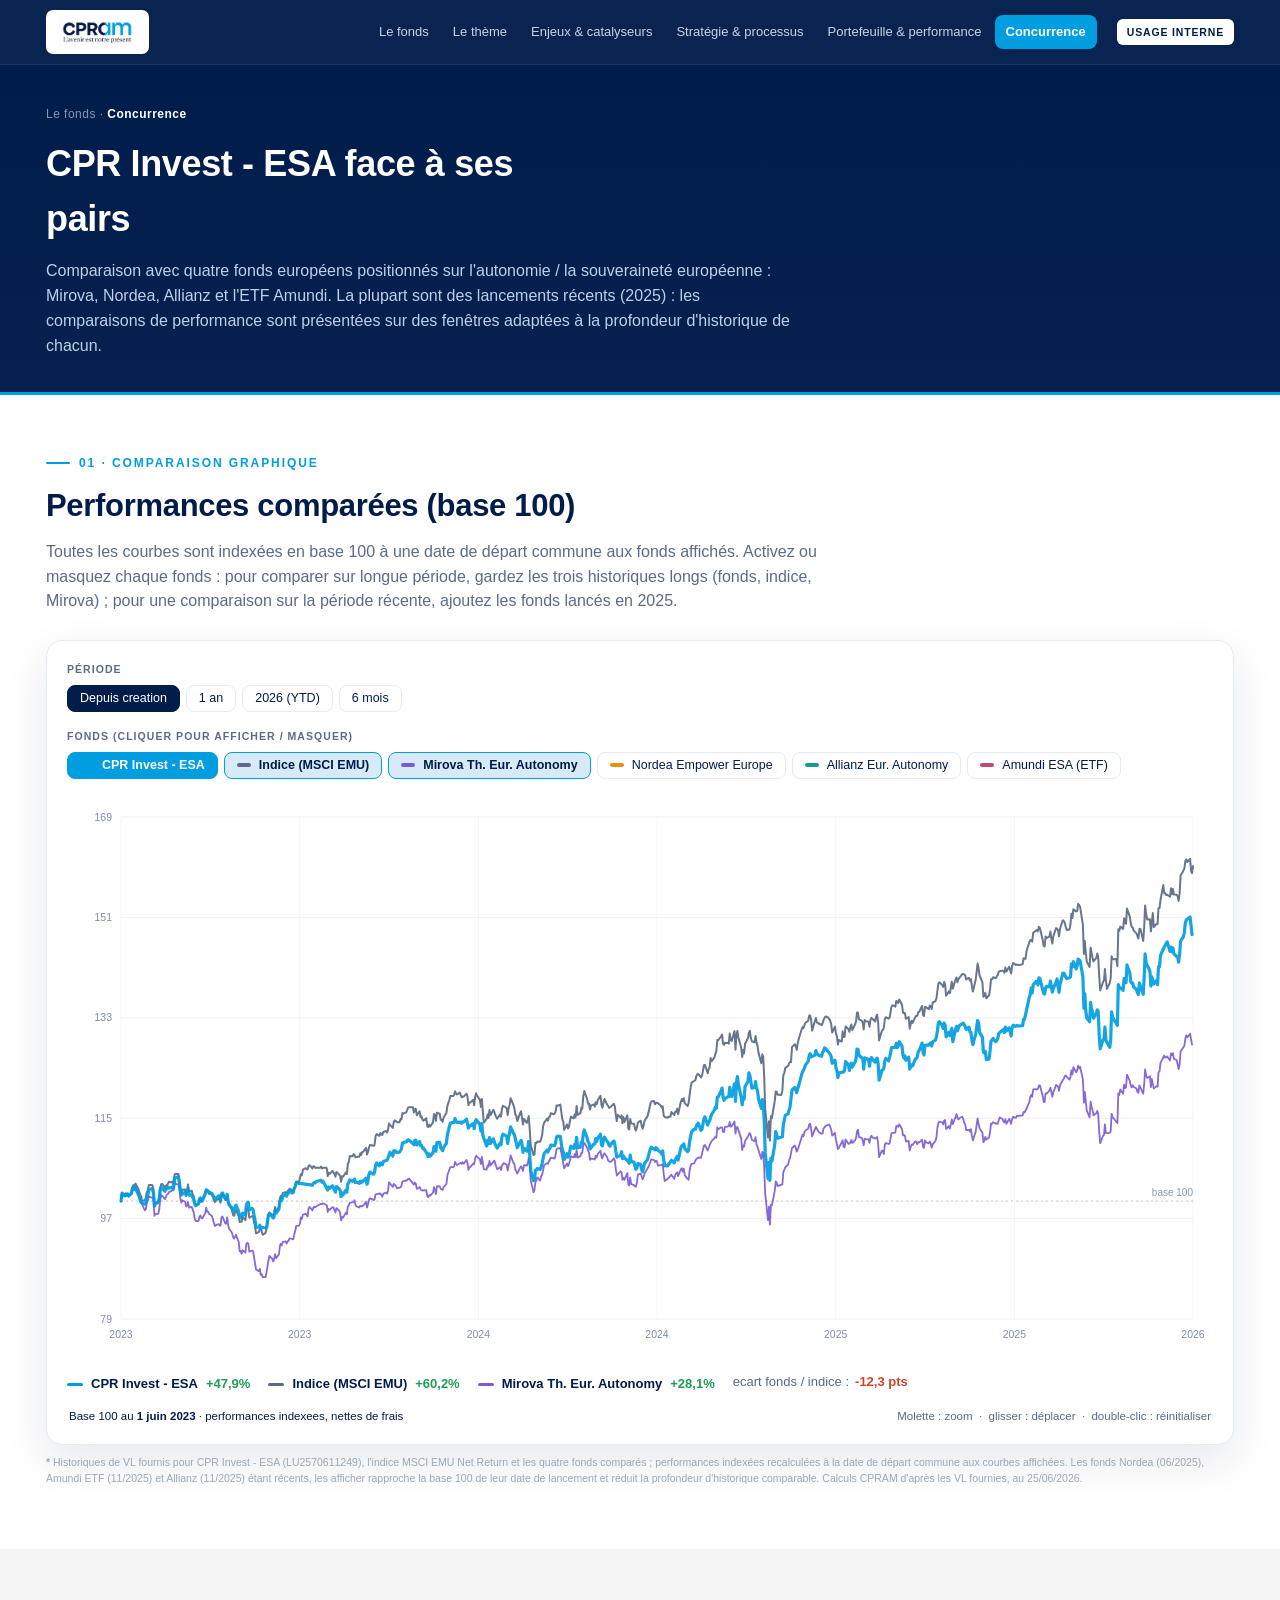
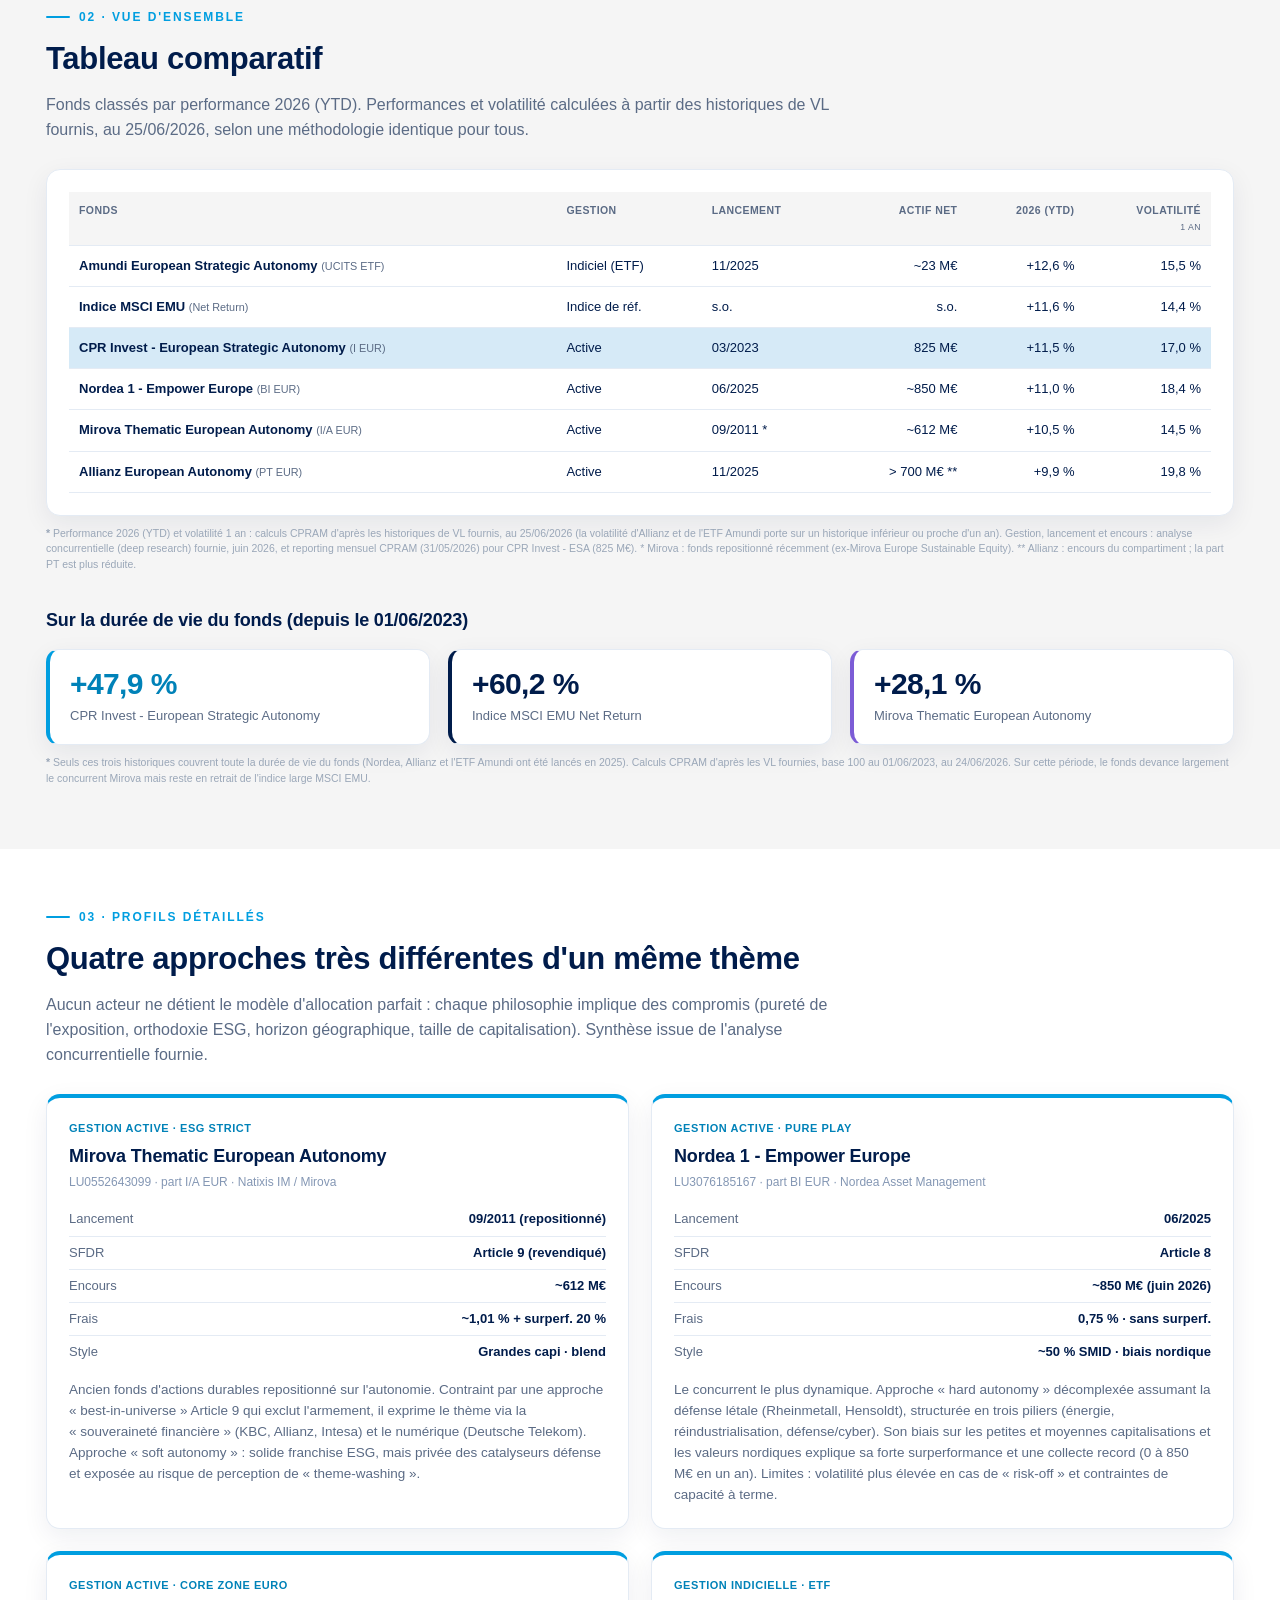
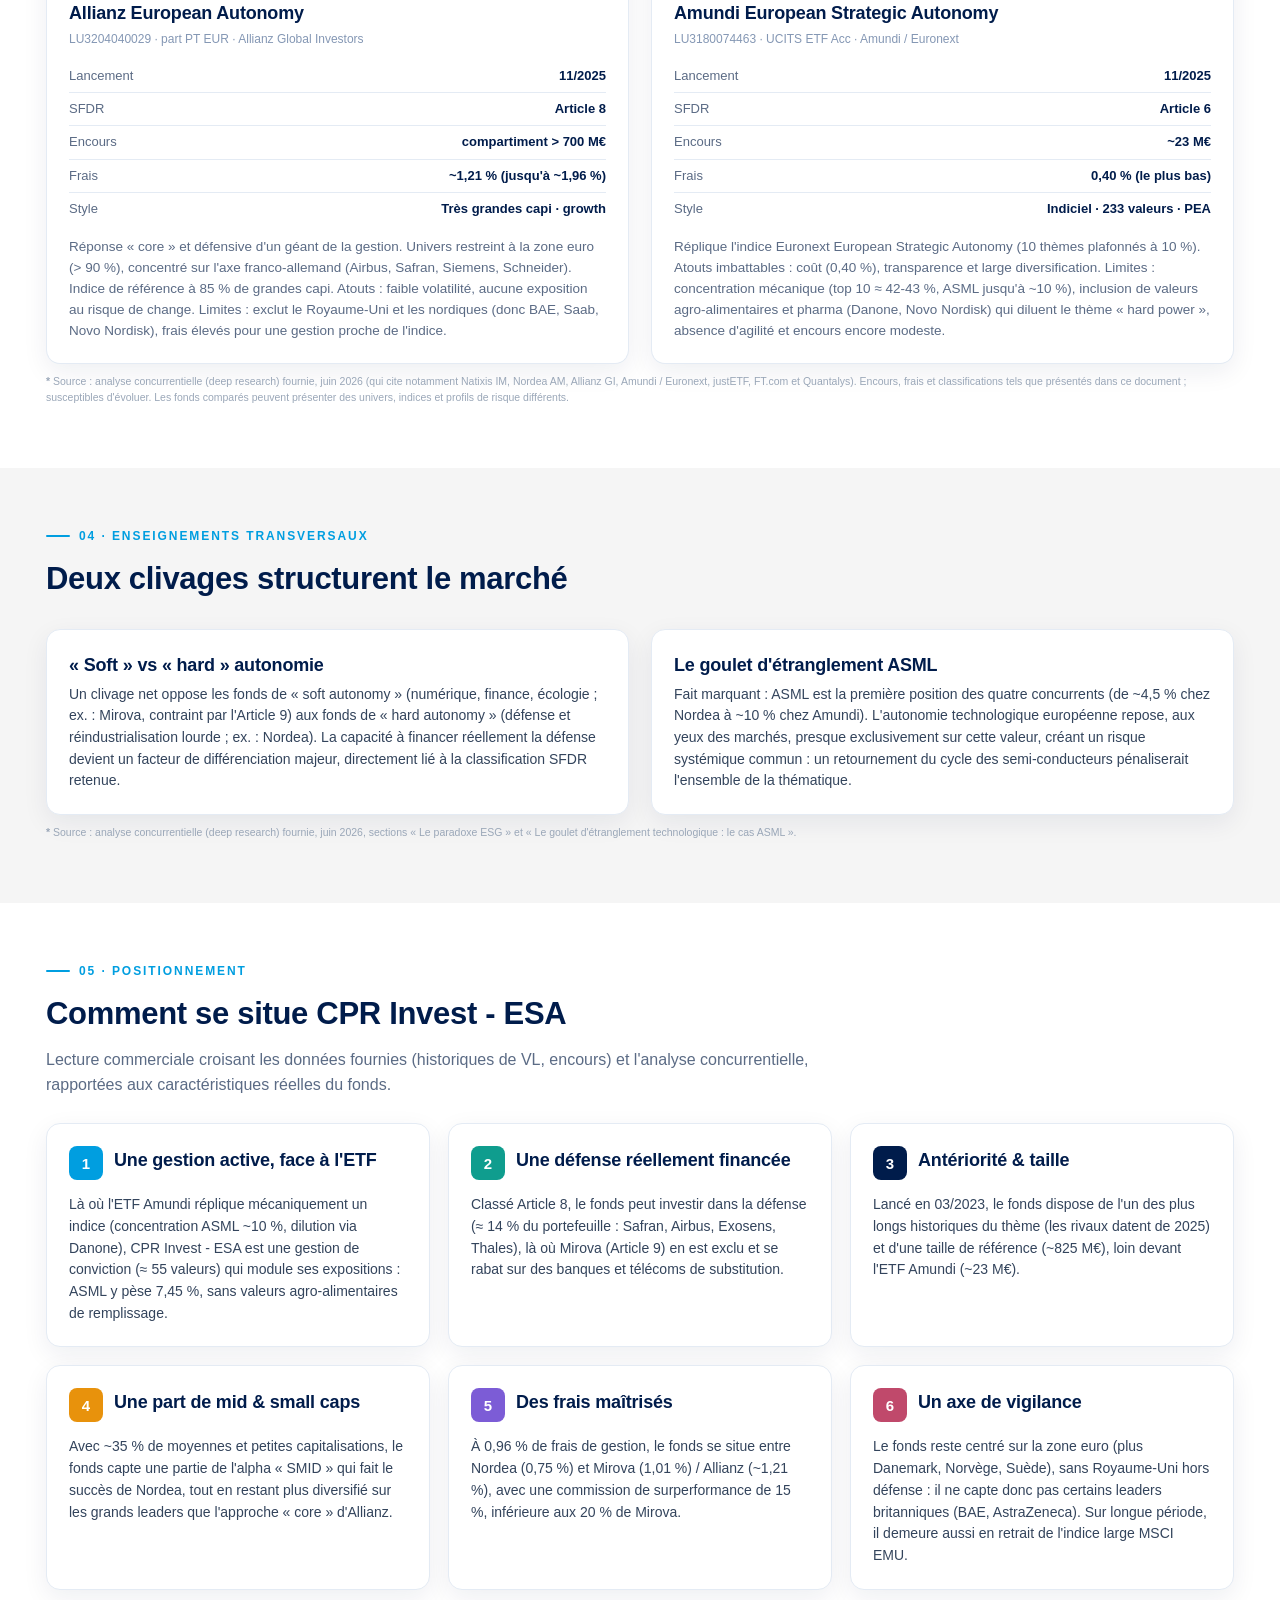
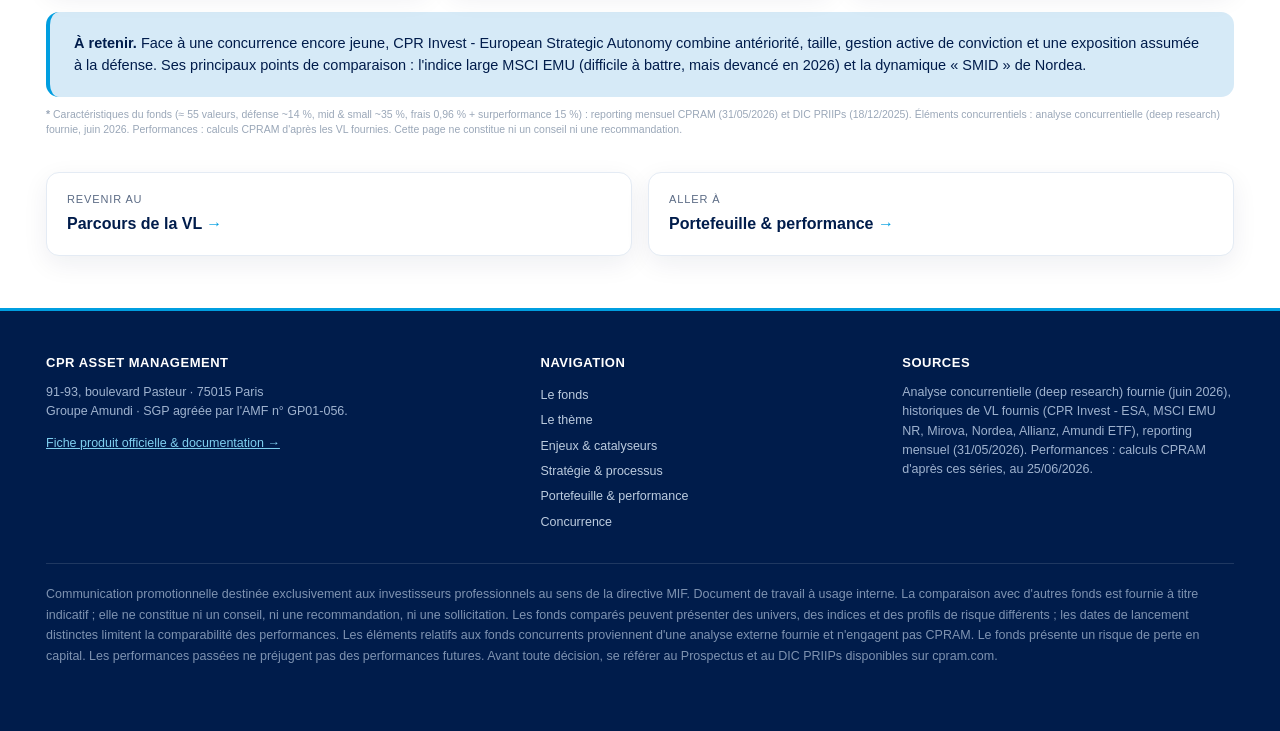
==== commit e31b9813: "Concurrence enrichie, sources homogenes, bouton vers la concurrence - Sources : format unifie partou" ====
--- a/concurrence.html
+++ b/concurrence.html
@@ -27,108 +27,17 @@
   <div class="wrap">
     <div class="crumbs">Le fonds · <b style="color:#fff">Concurrence</b></div>
     <h1>CPR Invest - ESA face à ses pairs</h1>
-    <p>Comparaison avec quatre fonds européens positionnés sur l'autonomie / la souveraineté européenne, à partir des historiques de valeur liquidative fournis. La plupart de ces concurrents sont des lancements récents (2025)&nbsp;: les comparaisons sont donc présentées sur des fenêtres adaptées à la profondeur d'historique de chacun.</p>
+    <p>Comparaison avec quatre fonds européens positionnés sur l'autonomie / la souveraineté européenne&nbsp;: Mirova, Nordea, Allianz et l'ETF Amundi. La plupart sont des lancements récents (2025)&nbsp;: les comparaisons de performance sont présentées sur des fenêtres adaptées à la profondeur d'historique de chacun.</p>
   </div>
 </div>
 
-<!-- TABLEAU COMPARATIF -->
-<section id="tableau">
-  <div class="wrap">
-    <div class="sec-head">
-      <div class="eyebrow">01 · Vue d'ensemble</div>
-      <h2>Tableau comparatif</h2>
-      <p>Performances et volatilité calculées à partir des historiques de VL fournis, au 25/06/2026. Pour comparer des fonds de dates de lancement différentes, la colonne «&nbsp;tête-à-tête&nbsp;» part d'une date commune à tous (03/12/2025, lancement du plus récent).</p>
-    </div>
-    <div class="card scroll-x">
-      <table class="comp-table">
-        <thead>
-          <tr>
-            <th>Fonds</th>
-            <th>Gestion</th>
-            <th>Historique VL</th>
-            <th class="num">Actif net</th>
-            <th class="num">2026 (YTD)</th>
-            <th class="num">Tête-à-tête<br><small>depuis 03/12/2025</small></th>
-            <th class="num">Volatilité<br><small>1 an</small></th>
-          </tr>
-        </thead>
-        <tbody>
-          <tr class="hl">
-            <td>CPR Invest - European Strategic Autonomy <small>(I EUR)</small></td>
-            <td>Active</td>
-            <td>depuis 03/2023</td>
-            <td class="num">825 M€</td>
-            <td class="num">+11,5 %</td>
-            <td class="num">+14,5 %</td>
-            <td class="num">17,0 %</td>
-          </tr>
-          <tr>
-            <td>Indice MSCI EMU <small>(Net Return)</small></td>
-            <td>Indice de réf.</td>
-            <td>depuis 03/2023</td>
-            <td class="num">s.o.</td>
-            <td class="num">+11,6 %</td>
-            <td class="num">+14,0 %</td>
-            <td class="num">14,4 %</td>
-          </tr>
-          <tr>
-            <td>Mirova Thematic Europe Autonomy <small>(I/A EUR)</small></td>
-            <td>Active</td>
-            <td>longue (depuis 2016)</td>
-            <td class="num">612 M€</td>
-            <td class="num">+10,5 %</td>
-            <td class="num">+12,5 %</td>
-            <td class="num">14,5 %</td>
-          </tr>
-          <tr>
-            <td>Nordea 1 - Empower Europe <small>(BI EUR)</small></td>
-            <td>Active</td>
-            <td>depuis 07/2025</td>
-            <td class="num">n.d.</td>
-            <td class="num">+11,0 %</td>
-            <td class="num">+15,8 %</td>
-            <td class="num">18,4 %</td>
-          </tr>
-          <tr>
-            <td>Allianz European Autonomy <small>(PT EUR)</small></td>
-            <td>Active</td>
-            <td>depuis 12/2025</td>
-            <td class="num">n.d.</td>
-            <td class="num">+9,9 %</td>
-            <td class="num">+11,7 %</td>
-            <td class="num">19,8 %</td>
-          </tr>
-          <tr>
-            <td>Amundi European Strategic Autonomy <small>(UCITS ETF)</small></td>
-            <td>Indiciel (ETF)</td>
-            <td>depuis 11/2025</td>
-            <td class="num">22,6 M€</td>
-            <td class="num">+12,6 %</td>
-            <td class="num">+14,8 %</td>
-            <td class="num">15,5 %</td>
-          </tr>
-        </tbody>
-      </table>
-    </div>
-    <p class="srcline">Performances, volatilité et dates d'historique&nbsp;: calculs CPRAM d'après les historiques de VL fournis (au 25/06/2026, base quotidienne). Actif net&nbsp;: CPR Invest - ESA 825 M€ (reporting mensuel, 31/05/2026)&nbsp;; Mirova 612 M€ et Amundi ETF 22,6 M€ (en-têtes des fichiers de VL fournis, mai-juin 2026)&nbsp;; «&nbsp;n.d.&nbsp;»&nbsp;: non disponible dans les fichiers fournis. La volatilité 1 an d'Allianz / Amundi ETF porte sur un historique inférieur ou proche d'un an.</p>
-
-    <h3 class="subhead">Sur la durée de vie du fonds (depuis le 01/06/2023)</h3>
-    <div class="grid3">
-      <div class="stat"><div class="n cyan">+47,9 %</div><div class="l">CPR Invest - European Strategic Autonomy</div></div>
-      <div class="stat navy"><div class="n">+60,2 %</div><div class="l">Indice MSCI EMU Net Return</div></div>
-      <div class="stat violet"><div class="n">+28,1 %</div><div class="l">Mirova Thematic Europe Autonomy</div></div>
-    </div>
-    <p class="srcline">Seuls ces trois historiques couvrent toute la durée de vie du fonds. Calculs CPRAM d'après les VL fournies, base 100 au 01/06/2023, au 24/06/2026. Sur cette période, le fonds devance largement le concurrent Mirova mais reste en retrait de l'indice large MSCI EMU.</p>
-  </div>
-</section>
-
-<!-- GRAPHIQUE COMPARATIF -->
-<section class="alt" id="graphique">
-  <div class="wrap">
-    <div class="sec-head">
-      <div class="eyebrow">02 · Comparaison graphique</div>
+<!-- GRAPHIQUE COMPARATIF (en premier) -->
+<section id="graphique">
+  <div class="wrap">
+    <div class="sec-head">
+      <div class="eyebrow">01 · Comparaison graphique</div>
       <h2>Performances comparées (base 100)</h2>
-      <p>Toutes les courbes sont indexées en base 100 à une date de départ commune aux fonds affichés. Activez ou masquez chaque fonds&nbsp;: pour comparer sur longue période, gardez les trois historiques longs (fonds, indice, Mirova)&nbsp;; pour un tête-à-tête récent, ajoutez les fonds lancés en 2025.</p>
+      <p>Toutes les courbes sont indexées en base 100 à une date de départ commune aux fonds affichés. Activez ou masquez chaque fonds&nbsp;: pour comparer sur longue période, gardez les trois historiques longs (fonds, indice, Mirova)&nbsp;; pour une comparaison sur la période récente, ajoutez les fonds lancés en 2025.</p>
     </div>
     <div class="panel">
       <div class="ctrls">
@@ -151,41 +60,216 @@
         <div class="base" id="baseNote"></div>
         <div class="hint">Molette&nbsp;: zoom &nbsp;·&nbsp; glisser&nbsp;: déplacer &nbsp;·&nbsp; double-clic&nbsp;: réinitialiser</div>
       </div>
-      <div class="chart-foot" style="padding-top:0">
-        <div></div>
-        <div>Sources&nbsp;: historiques de VL fournis pour CPR Invest - ESA (LU2570611249), l'indice MSCI EMU Net Return et les quatre fonds comparés. Performances indexées recalculées à la date de départ commune aux courbes affichées.</div>
-      </div>
-    </div>
-    <p class="srcline">Les fonds Nordea (07/2025), Amundi ETF (11/2025) et Allianz (12/2025) sont des lancements récents&nbsp;: les afficher rapproche automatiquement la base 100 de leur date de lancement, ce qui réduit la profondeur d'historique comparable. Calculs CPRAM d'après les VL fournies.</p>
-  </div>
-</section>
-
-<!-- SYNTHESE -->
+    </div>
+    <p class="srcline">Historiques de VL fournis pour CPR Invest - ESA (LU2570611249), l'indice MSCI EMU Net Return et les quatre fonds comparés&nbsp;; performances indexées recalculées à la date de départ commune aux courbes affichées. Les fonds Nordea (06/2025), Amundi ETF (11/2025) et Allianz (11/2025) étant récents, les afficher rapproche la base 100 de leur date de lancement et réduit la profondeur d'historique comparable. Calculs CPRAM d'après les VL fournies, au 25/06/2026.</p>
+  </div>
+</section>
+
+<!-- TABLEAU COMPARATIF -->
+<section class="alt" id="tableau">
+  <div class="wrap">
+    <div class="sec-head">
+      <div class="eyebrow">02 · Vue d'ensemble</div>
+      <h2>Tableau comparatif</h2>
+      <p>Fonds classés par performance 2026 (YTD). Performances et volatilité calculées à partir des historiques de VL fournis, au 25/06/2026, selon une méthodologie identique pour tous.</p>
+    </div>
+    <div class="card scroll-x">
+      <table class="comp-table">
+        <thead>
+          <tr>
+            <th>Fonds</th>
+            <th>Gestion</th>
+            <th>Lancement</th>
+            <th class="num">Actif net</th>
+            <th class="num">2026 (YTD)</th>
+            <th class="num">Volatilité<br><small>1 an</small></th>
+          </tr>
+        </thead>
+        <tbody>
+          <tr>
+            <td>Amundi European Strategic Autonomy <small>(UCITS ETF)</small></td>
+            <td>Indiciel (ETF)</td>
+            <td>11/2025</td>
+            <td class="num">~23 M€</td>
+            <td class="num">+12,6 %</td>
+            <td class="num">15,5 %</td>
+          </tr>
+          <tr>
+            <td>Indice MSCI EMU <small>(Net Return)</small></td>
+            <td>Indice de réf.</td>
+            <td>s.o.</td>
+            <td class="num">s.o.</td>
+            <td class="num">+11,6 %</td>
+            <td class="num">14,4 %</td>
+          </tr>
+          <tr class="hl">
+            <td>CPR Invest - European Strategic Autonomy <small>(I EUR)</small></td>
+            <td>Active</td>
+            <td>03/2023</td>
+            <td class="num">825 M€</td>
+            <td class="num">+11,5 %</td>
+            <td class="num">17,0 %</td>
+          </tr>
+          <tr>
+            <td>Nordea 1 - Empower Europe <small>(BI EUR)</small></td>
+            <td>Active</td>
+            <td>06/2025</td>
+            <td class="num">~850 M€</td>
+            <td class="num">+11,0 %</td>
+            <td class="num">18,4 %</td>
+          </tr>
+          <tr>
+            <td>Mirova Thematic European Autonomy <small>(I/A EUR)</small></td>
+            <td>Active</td>
+            <td>09/2011 *</td>
+            <td class="num">~612 M€</td>
+            <td class="num">+10,5 %</td>
+            <td class="num">14,5 %</td>
+          </tr>
+          <tr>
+            <td>Allianz European Autonomy <small>(PT EUR)</small></td>
+            <td>Active</td>
+            <td>11/2025</td>
+            <td class="num">&gt; 700 M€ **</td>
+            <td class="num">+9,9 %</td>
+            <td class="num">19,8 %</td>
+          </tr>
+        </tbody>
+      </table>
+    </div>
+    <p class="srcline">Performance 2026 (YTD) et volatilité 1 an&nbsp;: calculs CPRAM d'après les historiques de VL fournis, au 25/06/2026 (la volatilité d'Allianz et de l'ETF Amundi porte sur un historique inférieur ou proche d'un an). Gestion, lancement et encours&nbsp;: analyse concurrentielle (deep research) fournie, juin 2026, et reporting mensuel CPRAM (31/05/2026) pour CPR Invest - ESA (825 M€). * Mirova&nbsp;: fonds repositionné récemment (ex-Mirova Europe Sustainable Equity). ** Allianz&nbsp;: encours du compartiment&nbsp;; la part PT est plus réduite.</p>
+
+    <h3 class="subhead">Sur la durée de vie du fonds (depuis le 01/06/2023)</h3>
+    <div class="grid3">
+      <div class="stat"><div class="n cyan">+47,9 %</div><div class="l">CPR Invest - European Strategic Autonomy</div></div>
+      <div class="stat navy"><div class="n">+60,2 %</div><div class="l">Indice MSCI EMU Net Return</div></div>
+      <div class="stat violet"><div class="n">+28,1 %</div><div class="l">Mirova Thematic European Autonomy</div></div>
+    </div>
+    <p class="srcline">Seuls ces trois historiques couvrent toute la durée de vie du fonds (Nordea, Allianz et l'ETF Amundi ont été lancés en 2025). Calculs CPRAM d'après les VL fournies, base 100 au 01/06/2023, au 24/06/2026. Sur cette période, le fonds devance largement le concurrent Mirova mais reste en retrait de l'indice large MSCI EMU.</p>
+  </div>
+</section>
+
+<!-- PROFILS DETAILLES -->
+<section id="profils">
+  <div class="wrap">
+    <div class="sec-head">
+      <div class="eyebrow">03 · Profils détaillés</div>
+      <h2>Quatre approches très différentes d'un même thème</h2>
+      <p>Aucun acteur ne détient le modèle d'allocation parfait&nbsp;: chaque philosophie implique des compromis (pureté de l'exposition, orthodoxie ESG, horizon géographique, taille de capitalisation). Synthèse issue de l'analyse concurrentielle fournie.</p>
+    </div>
+
+    <div class="grid2">
+      <div class="comp-card">
+        <div class="ctag">Gestion active · ESG strict</div>
+        <h3>Mirova Thematic European Autonomy</h3>
+        <div class="isin">LU0552643099 · part I/A EUR · Natixis IM / Mirova</div>
+        <div class="crow"><span>Lancement</span><b>09/2011 (repositionné)</b></div>
+        <div class="crow"><span>SFDR</span><b>Article 9 (revendiqué)</b></div>
+        <div class="crow"><span>Encours</span><b>~612 M€</b></div>
+        <div class="crow"><span>Frais</span><b>~1,01 % + surperf. 20 %</b></div>
+        <div class="crow"><span>Style</span><b>Grandes capi · blend</b></div>
+        <p>Ancien fonds d'actions durables repositionné sur l'autonomie. Contraint par une approche «&nbsp;best-in-universe&nbsp;» Article 9 qui exclut l'armement, il exprime le thème via la «&nbsp;souveraineté financière&nbsp;» (KBC, Allianz, Intesa) et le numérique (Deutsche Telekom). Approche «&nbsp;soft autonomy&nbsp;»&nbsp;: solide franchise ESG, mais privée des catalyseurs défense et exposée au risque de perception de «&nbsp;theme-washing&nbsp;».</p>
+      </div>
+
+      <div class="comp-card">
+        <div class="ctag">Gestion active · pure play</div>
+        <h3>Nordea 1 - Empower Europe</h3>
+        <div class="isin">LU3076185167 · part BI EUR · Nordea Asset Management</div>
+        <div class="crow"><span>Lancement</span><b>06/2025</b></div>
+        <div class="crow"><span>SFDR</span><b>Article 8</b></div>
+        <div class="crow"><span>Encours</span><b>~850 M€ (juin 2026)</b></div>
+        <div class="crow"><span>Frais</span><b>0,75 % · sans surperf.</b></div>
+        <div class="crow"><span>Style</span><b>~50 % SMID · biais nordique</b></div>
+        <p>Le concurrent le plus dynamique. Approche «&nbsp;hard autonomy&nbsp;» décomplexée assumant la défense létale (Rheinmetall, Hensoldt), structurée en trois piliers (énergie, réindustrialisation, défense/cyber). Son biais sur les petites et moyennes capitalisations et les valeurs nordiques explique sa forte surperformance et une collecte record (0 à 850 M€ en un an). Limites&nbsp;: volatilité plus élevée en cas de «&nbsp;risk-off&nbsp;» et contraintes de capacité à terme.</p>
+      </div>
+
+      <div class="comp-card">
+        <div class="ctag">Gestion active · core zone euro</div>
+        <h3>Allianz European Autonomy</h3>
+        <div class="isin">LU3204040029 · part PT EUR · Allianz Global Investors</div>
+        <div class="crow"><span>Lancement</span><b>11/2025</b></div>
+        <div class="crow"><span>SFDR</span><b>Article 8</b></div>
+        <div class="crow"><span>Encours</span><b>compartiment &gt; 700 M€</b></div>
+        <div class="crow"><span>Frais</span><b>~1,21 % (jusqu'à ~1,96 %)</b></div>
+        <div class="crow"><span>Style</span><b>Très grandes capi · growth</b></div>
+        <p>Réponse «&nbsp;core&nbsp;» et défensive d'un géant de la gestion. Univers restreint à la zone euro (&gt; 90 %), concentré sur l'axe franco-allemand (Airbus, Safran, Siemens, Schneider). Indice de référence à 85 % de grandes capi. Atouts&nbsp;: faible volatilité, aucune exposition au risque de change. Limites&nbsp;: exclut le Royaume-Uni et les nordiques (donc BAE, Saab, Novo Nordisk), frais élevés pour une gestion proche de l'indice.</p>
+      </div>
+
+      <div class="comp-card">
+        <div class="ctag">Gestion indicielle · ETF</div>
+        <h3>Amundi European Strategic Autonomy</h3>
+        <div class="isin">LU3180074463 · UCITS ETF Acc · Amundi / Euronext</div>
+        <div class="crow"><span>Lancement</span><b>11/2025</b></div>
+        <div class="crow"><span>SFDR</span><b>Article 6</b></div>
+        <div class="crow"><span>Encours</span><b>~23 M€</b></div>
+        <div class="crow"><span>Frais</span><b>0,40 % (le plus bas)</b></div>
+        <div class="crow"><span>Style</span><b>Indiciel · 233 valeurs · PEA</b></div>
+        <p>Réplique l'indice Euronext European Strategic Autonomy (10 thèmes plafonnés à 10 %). Atouts imbattables&nbsp;: coût (0,40 %), transparence et large diversification. Limites&nbsp;: concentration mécanique (top 10 ≈ 42-43 %, ASML jusqu'à ~10 %), inclusion de valeurs agro-alimentaires et pharma (Danone, Novo Nordisk) qui diluent le thème «&nbsp;hard power&nbsp;», absence d'agilité et encours encore modeste.</p>
+      </div>
+    </div>
+    <p class="srcline">Source&nbsp;: analyse concurrentielle (deep research) fournie, juin 2026 (qui cite notamment Natixis IM, Nordea AM, Allianz GI, Amundi / Euronext, justETF, FT.com et Quantalys). Encours, frais et classifications tels que présentés dans ce document&nbsp;; susceptibles d'évoluer. Les fonds comparés peuvent présenter des univers, indices et profils de risque différents.</p>
+  </div>
+</section>
+
+<!-- ENJEUX TRANSVERSAUX -->
+<section class="alt" id="transversal">
+  <div class="wrap">
+    <div class="sec-head">
+      <div class="eyebrow">04 · Enseignements transversaux</div>
+      <h2>Deux clivages structurent le marché</h2>
+    </div>
+    <div class="grid2">
+      <div class="card">
+        <h3>«&nbsp;Soft&nbsp;» vs «&nbsp;hard&nbsp;» autonomie</h3>
+        <p>Un clivage net oppose les fonds de «&nbsp;soft autonomy&nbsp;» (numérique, finance, écologie&nbsp;; ex.&nbsp;: Mirova, contraint par l'Article 9) aux fonds de «&nbsp;hard autonomy&nbsp;» (défense et réindustrialisation lourde&nbsp;; ex.&nbsp;: Nordea). La capacité à financer réellement la défense devient un facteur de différenciation majeur, directement lié à la classification SFDR retenue.</p>
+      </div>
+      <div class="card">
+        <h3>Le goulet d'étranglement ASML</h3>
+        <p>Fait marquant&nbsp;: ASML est la première position des quatre concurrents (de ~4,5 % chez Nordea à ~10 % chez Amundi). L'autonomie technologique européenne repose, aux yeux des marchés, presque exclusivement sur cette valeur, créant un risque systémique commun&nbsp;: un retournement du cycle des semi-conducteurs pénaliserait l'ensemble de la thématique.</p>
+      </div>
+    </div>
+    <p class="srcline">Source&nbsp;: analyse concurrentielle (deep research) fournie, juin 2026, sections «&nbsp;Le paradoxe ESG&nbsp;» et «&nbsp;Le goulet d'étranglement technologique&nbsp;: le cas ASML&nbsp;».</p>
+  </div>
+</section>
+
+<!-- POSITIONNEMENT ESA -->
 <section id="synthese">
   <div class="wrap">
     <div class="sec-head">
-      <div class="eyebrow">03 · Synthèse</div>
-      <h2>Le positionnement de CPR Invest - ESA</h2>
-      <p>Lecture commerciale, fondée uniquement sur les données fournies (historiques de VL, encours des fichiers, supports CPRAM).</p>
+      <div class="eyebrow">05 · Positionnement</div>
+      <h2>Comment se situe CPR Invest - ESA</h2>
+      <p>Lecture commerciale croisant les données fournies (historiques de VL, encours) et l'analyse concurrentielle, rapportées aux caractéristiques réelles du fonds.</p>
     </div>
     <div class="grid3">
       <div class="card">
-        <div class="dimhead"><div class="dimnum" style="background:var(--cyan)">1</div><h3>Un pionnier du thème</h3></div>
-        <p>Lancé en mars 2023, le fonds dispose de l'un des historiques les plus longs sur le thème explicite de l'autonomie stratégique européenne&nbsp;: les concurrents Nordea, Amundi ETF et Allianz ne sont apparus qu'en 2025. CPRAM revendique une expertise «&nbsp;depuis plus de 3 ans&nbsp;».</p>
-      </div>
-      <div class="card">
-        <div class="dimhead"><div class="dimnum" style="background:var(--navy)">2</div><h3>Une taille de référence</h3></div>
-        <p>Avec environ 825 M€ d'actif net, le compartiment figure parmi les plus importants de la comparaison, loin devant l'ETF Amundi (~23 M€) et au-dessus du concurrent Mirova (612 M€). Une taille gage de liquidité et de moyens de gestion.</p>
-      </div>
-      <div class="card">
-        <div class="dimhead"><div class="dimnum" style="background:#0F9D8E">3</div><h3>Une performance compétitive</h3></div>
-        <p>Sur la durée de vie du fonds, il devance nettement Mirova (+47,9 % contre +28,1 %), tout en restant en retrait de l'indice large MSCI EMU (+60,2 %). Sur la fenêtre récente commune à tous (depuis 12/2025), il se situe dans le haut du panier et devance son indice.</p>
+        <div class="dimhead"><div class="dimnum" style="background:var(--cyan)">1</div><h3>Une gestion active, face à l'ETF</h3></div>
+        <p>Là où l'ETF Amundi réplique mécaniquement un indice (concentration ASML ~10 %, dilution via Danone), CPR Invest - ESA est une gestion de conviction (≈ 55 valeurs) qui module ses expositions&nbsp;: ASML y pèse 7,45 %, sans valeurs agro-alimentaires de remplissage.</p>
+      </div>
+      <div class="card">
+        <div class="dimhead"><div class="dimnum" style="background:#0F9D8E">2</div><h3>Une défense réellement financée</h3></div>
+        <p>Classé Article 8, le fonds peut investir dans la défense (≈ 14 % du portefeuille&nbsp;: Safran, Airbus, Exosens, Thales), là où Mirova (Article 9) en est exclu et se rabat sur des banques et télécoms de substitution.</p>
+      </div>
+      <div class="card">
+        <div class="dimhead"><div class="dimnum" style="background:var(--navy)">3</div><h3>Antériorité &amp; taille</h3></div>
+        <p>Lancé en 03/2023, le fonds dispose de l'un des plus longs historiques du thème (les rivaux datent de 2025) et d'une taille de référence (~825 M€), loin devant l'ETF Amundi (~23 M€).</p>
+      </div>
+      <div class="card">
+        <div class="dimhead"><div class="dimnum" style="background:#E8920C">4</div><h3>Une part de mid &amp; small caps</h3></div>
+        <p>Avec ~35 % de moyennes et petites capitalisations, le fonds capte une partie de l'alpha «&nbsp;SMID&nbsp;» qui fait le succès de Nordea, tout en restant plus diversifié sur les grands leaders que l'approche «&nbsp;core&nbsp;» d'Allianz.</p>
+      </div>
+      <div class="card">
+        <div class="dimhead"><div class="dimnum" style="background:#7C5CD6">5</div><h3>Des frais maîtrisés</h3></div>
+        <p>À 0,96 % de frais de gestion, le fonds se situe entre Nordea (0,75 %) et Mirova (1,01 %) / Allianz (~1,21 %), avec une commission de surperformance de 15 %, inférieure aux 20 % de Mirova.</p>
+      </div>
+      <div class="card">
+        <div class="dimhead"><div class="dimnum" style="background:#C0496B">6</div><h3>Un axe de vigilance</h3></div>
+        <p>Le fonds reste centré sur la zone euro (plus Danemark, Norvège, Suède), sans Royaume-Uni hors défense&nbsp;: il ne capte donc pas certains leaders britanniques (BAE, AstraZeneca). Sur longue période, il demeure aussi en retrait de l'indice large MSCI EMU.</p>
       </div>
     </div>
     <div class="callout" style="margin-top:22px">
-      <p><b>À retenir.</b> Face à une concurrence encore jeune sur ce thème, CPR Invest - European Strategic Autonomy combine antériorité, taille et gestion active de conviction. Le principal point de comparaison reste l'indice MSCI EMU, large et difficile à battre&nbsp;; le fonds en a repris l'avantage en 2026.</p>
-    </div>
-    <p class="srcline">Sources&nbsp;: calculs CPRAM d'après les historiques de VL fournis (au 25/06/2026)&nbsp;; encours issus du reporting mensuel (31/05/2026) et des en-têtes des fichiers de VL&nbsp;; antériorité du thème&nbsp;: infographie ESA (28/03/2026). Les autres fonds sont cités à titre de comparaison&nbsp;; cette page ne constitue ni un conseil ni une recommandation.</p>
+      <p><b>À retenir.</b> Face à une concurrence encore jeune, CPR Invest - European Strategic Autonomy combine antériorité, taille, gestion active de conviction et une exposition assumée à la défense. Ses principaux points de comparaison&nbsp;: l'indice large MSCI EMU (difficile à battre, mais devancé en 2026) et la dynamique «&nbsp;SMID&nbsp;» de Nordea.</p>
+    </div>
+    <p class="srcline">Caractéristiques du fonds (≈ 55 valeurs, défense ~14 %, mid &amp; small ~35 %, frais 0,96 % + surperformance 15 %)&nbsp;: reporting mensuel CPRAM (31/05/2026) et DIC PRIIPs (18/12/2025). Éléments concurrentiels&nbsp;: analyse concurrentielle (deep research) fournie, juin 2026. Performances&nbsp;: calculs CPRAM d'après les VL fournies. Cette page ne constitue ni un conseil ni une recommandation.</p>
 
     <div class="nextnav" style="margin-top:34px">
       <a href="index.html"><div class="nl">Revenir au</div><div class="nt">Parcours de la VL</div></a>
@@ -215,10 +299,10 @@
       </div>
       <div>
         <h4>Sources</h4>
-        <p>Historiques de VL fournis (CPR Invest - ESA, MSCI EMU NR, Mirova, Nordea, Allianz, Amundi ETF), reporting mensuel (31/05/2026), infographie ESA (28/03/2026). Performances&nbsp;: calculs CPRAM d'après ces séries, au 25/06/2026.</p>
-      </div>
-    </div>
-    <p class="disc">Communication promotionnelle destinée exclusivement aux investisseurs professionnels au sens de la directive MIF. Document de travail à usage interne. La comparaison avec d'autres fonds est fournie à titre indicatif&nbsp;; elle ne constitue ni un conseil, ni une recommandation, ni une sollicitation. Les fonds comparés peuvent présenter des univers, des indices et des profils de risque différents&nbsp;; les dates de lancement distinctes limitent la comparabilité des performances. Le fonds présente un risque de perte en capital. Les performances passées ne préjugent pas des performances futures. Avant toute décision, se référer au Prospectus et au DIC PRIIPs disponibles sur cpram.com.</p>
+        <p>Analyse concurrentielle (deep research) fournie (juin 2026), historiques de VL fournis (CPR Invest - ESA, MSCI EMU NR, Mirova, Nordea, Allianz, Amundi ETF), reporting mensuel (31/05/2026). Performances&nbsp;: calculs CPRAM d'après ces séries, au 25/06/2026.</p>
+      </div>
+    </div>
+    <p class="disc">Communication promotionnelle destinée exclusivement aux investisseurs professionnels au sens de la directive MIF. Document de travail à usage interne. La comparaison avec d'autres fonds est fournie à titre indicatif&nbsp;; elle ne constitue ni un conseil, ni une recommandation, ni une sollicitation. Les fonds comparés peuvent présenter des univers, des indices et des profils de risque différents&nbsp;; les dates de lancement distinctes limitent la comparabilité des performances. Les éléments relatifs aux fonds concurrents proviennent d'une analyse externe fournie et n'engagent pas CPRAM. Le fonds présente un risque de perte en capital. Les performances passées ne préjugent pas des performances futures. Avant toute décision, se référer au Prospectus et au DIC PRIIPs disponibles sur cpram.com.</p>
   </div>
 </footer>
 
--- a/styles.css
+++ b/styles.css
@@ -335,6 +335,11 @@
 .quote p{font-size:15px;color:var(--navy);font-style:italic;margin:0 0 8px}
 .quote .by{font-size:12.5px;color:var(--muted);font-style:normal}
 
+/* ---------- bouton "voir la concurrence" ---------- */
+.seemore{display:inline-flex;align-items:center;gap:7px;text-decoration:none;font-size:13px;font-weight:600;color:#fff;background:var(--cyan);border:1px solid var(--cyan);padding:9px 15px;border-radius:9px;transition:.15s;white-space:nowrap}
+.seemore:hover{background:var(--cyan-d);border-color:var(--cyan-d)}
+.seemore:after{content:" \2192"}
+
 /* ---------- exclusions chips ---------- */
 .exgrid{display:flex;flex-wrap:wrap;gap:8px;margin-top:6px}
 .exch{font-size:12.5px;padding:7px 12px;border-radius:8px;background:#fff;border:1px solid var(--line);color:var(--navy)}
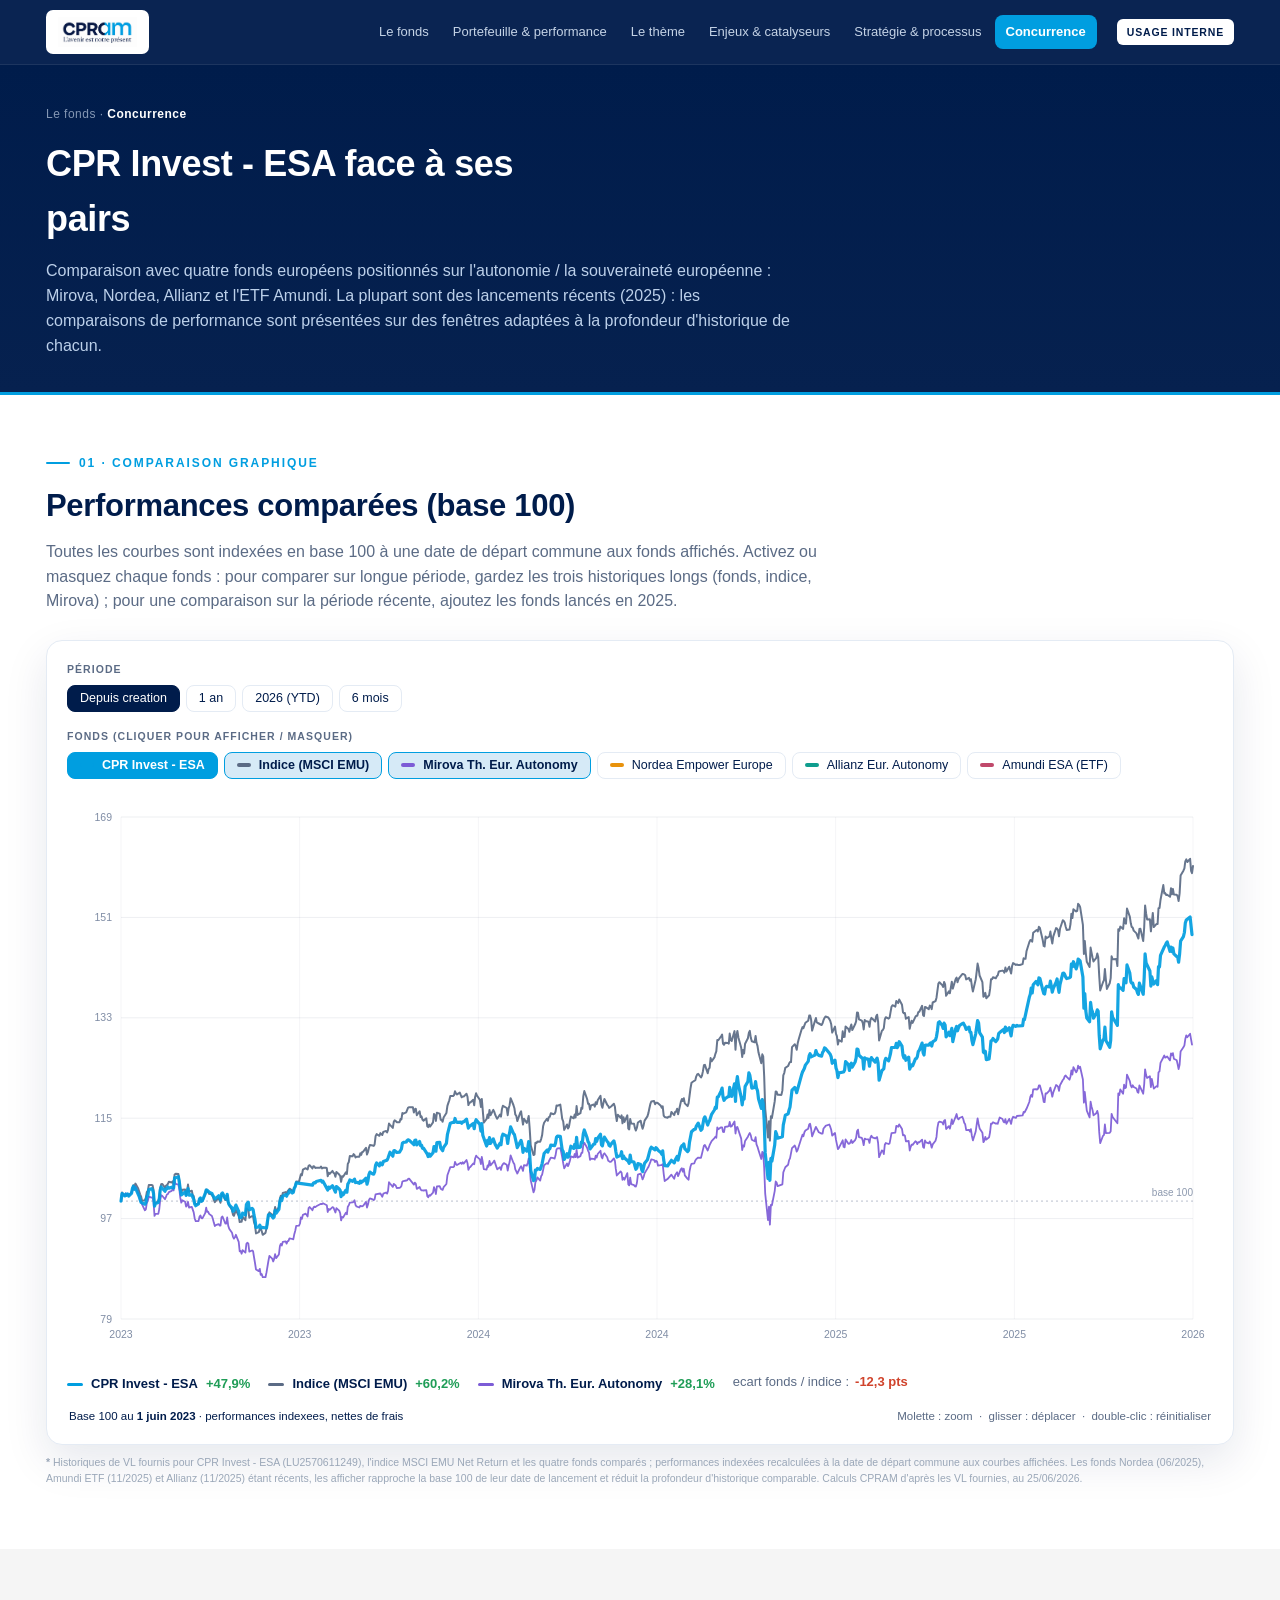
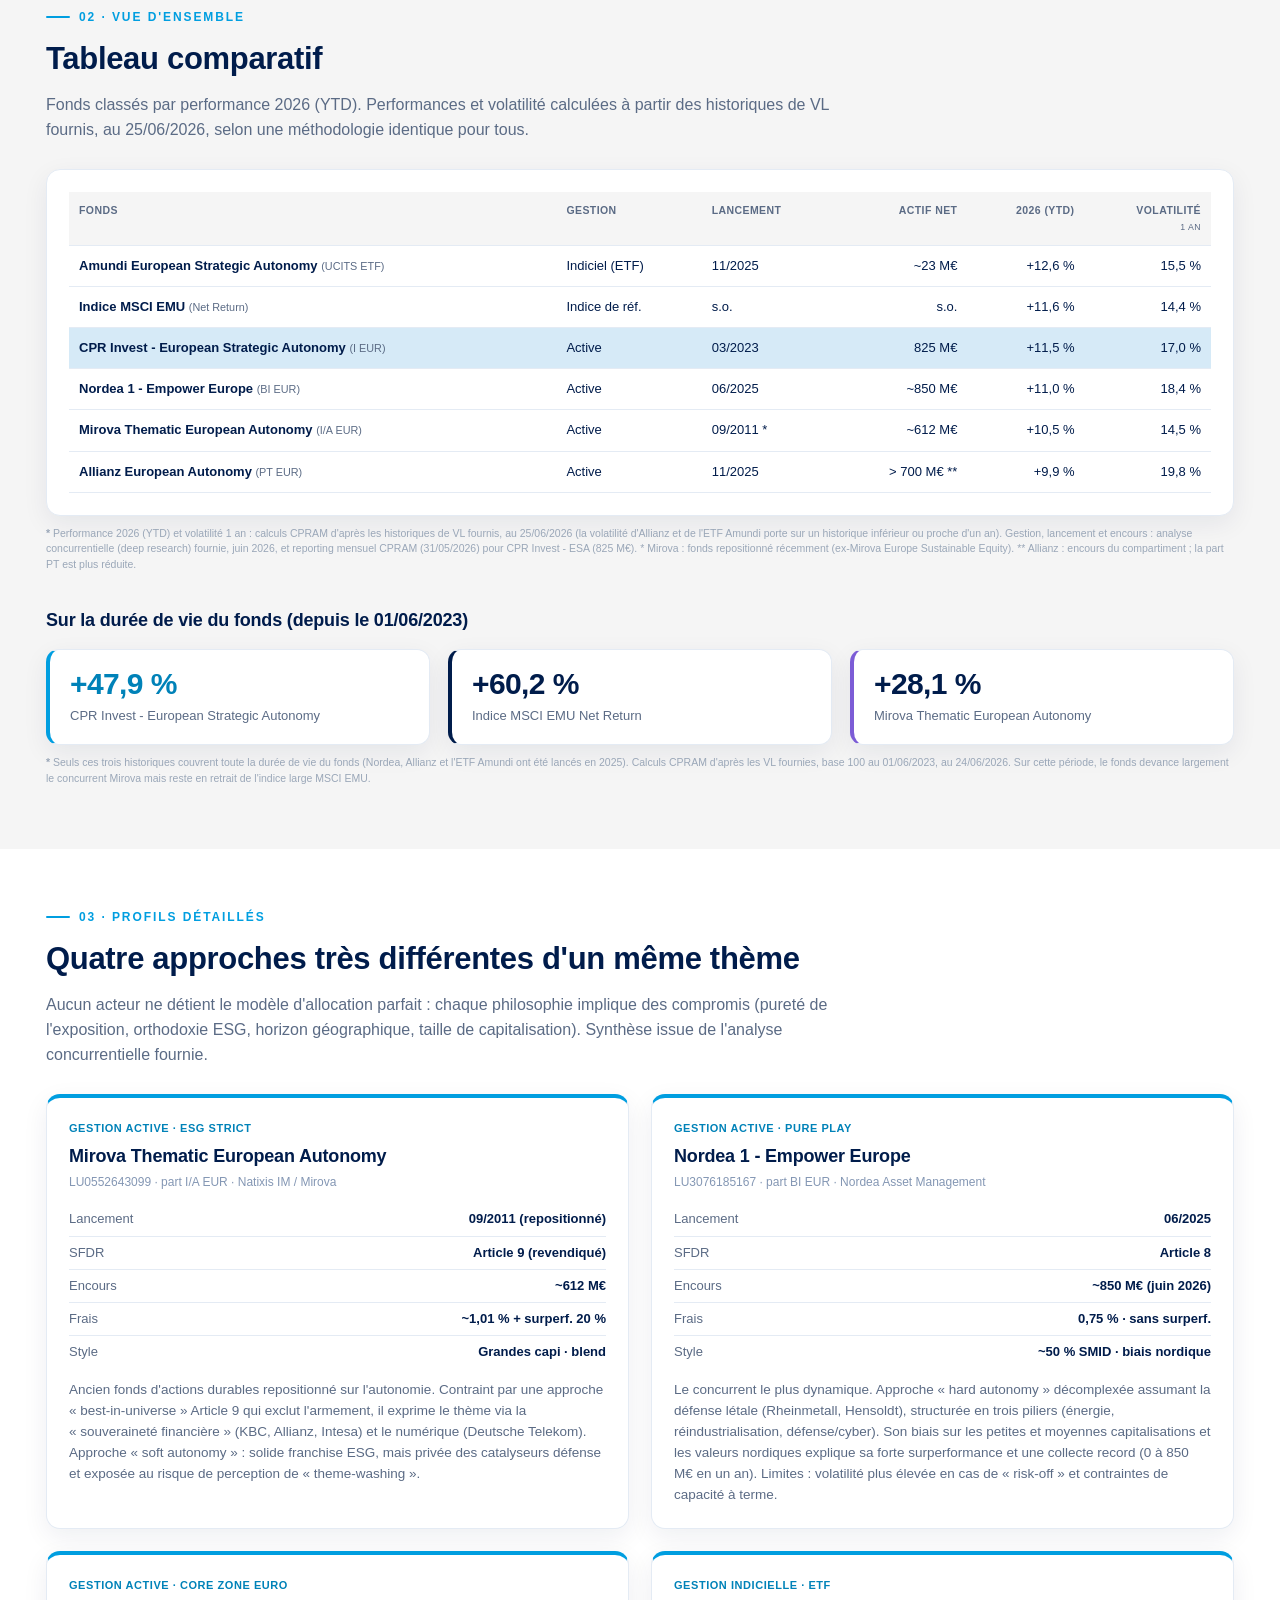
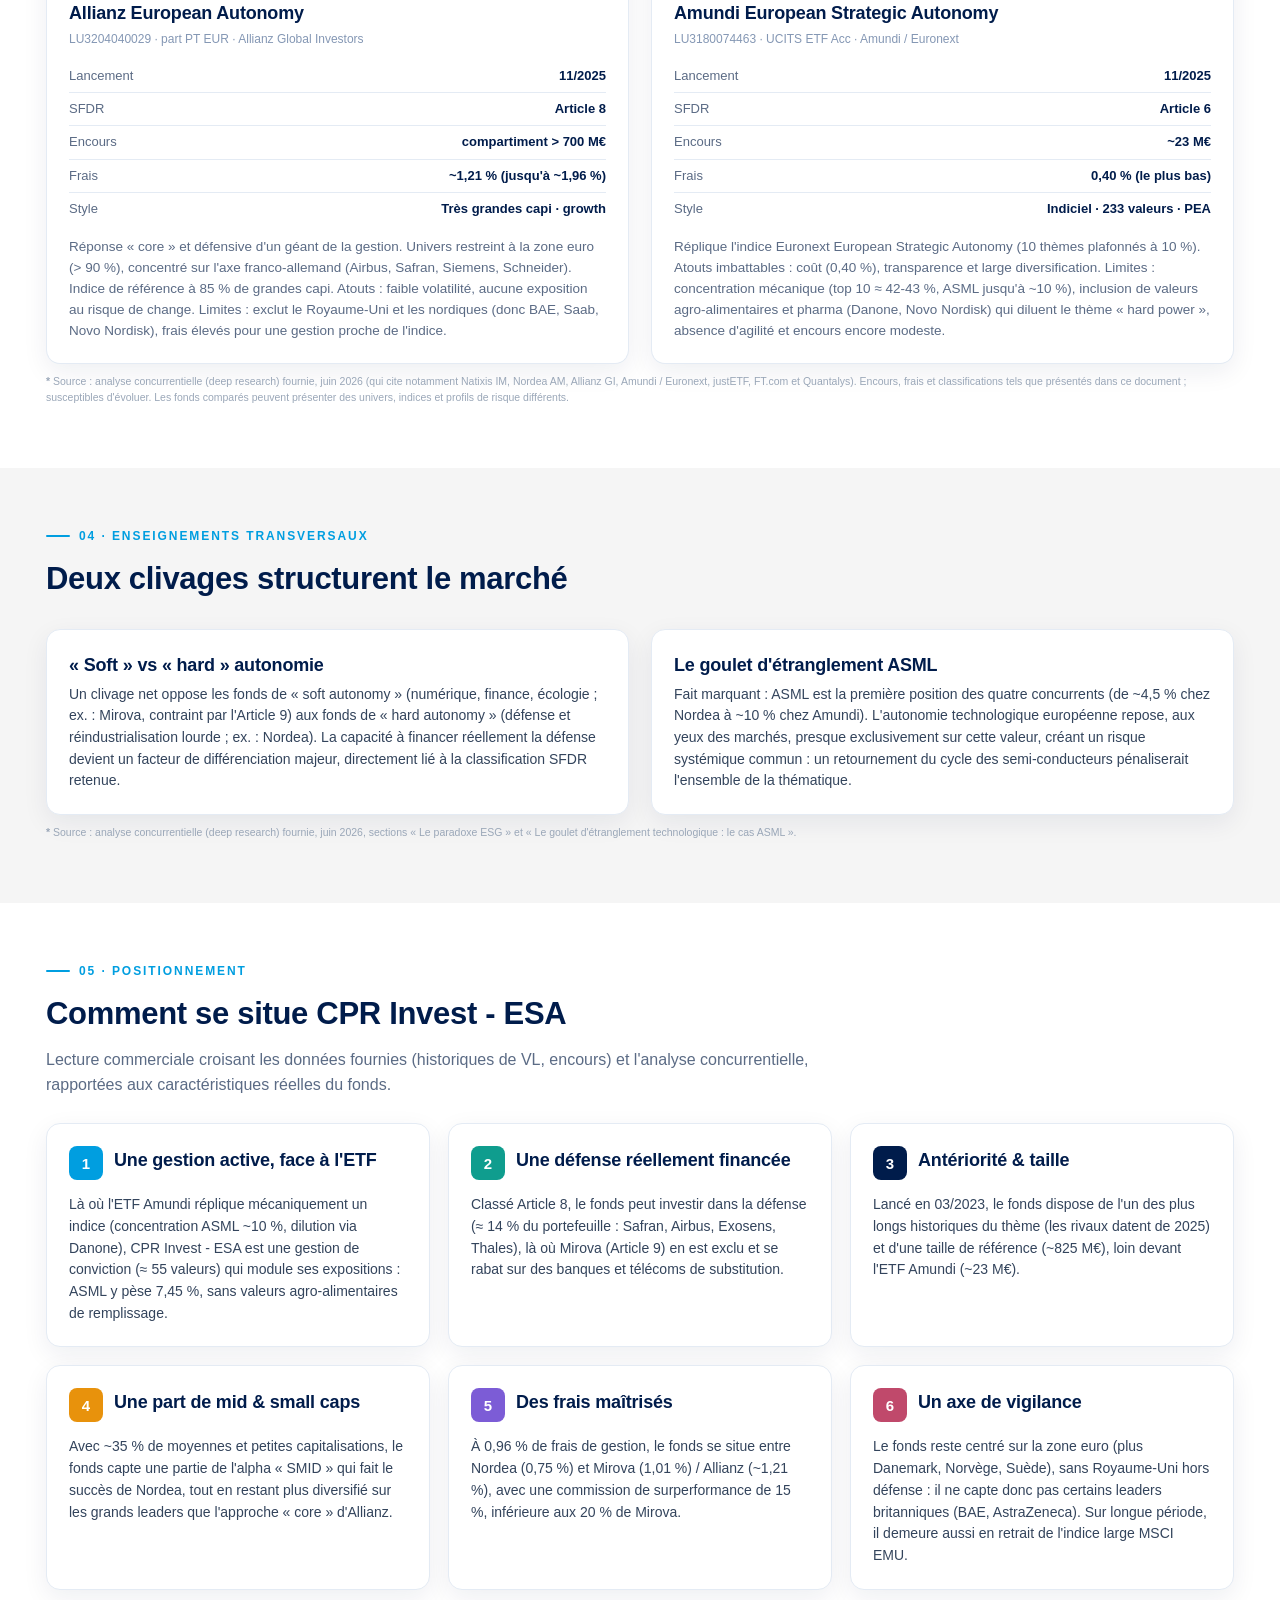
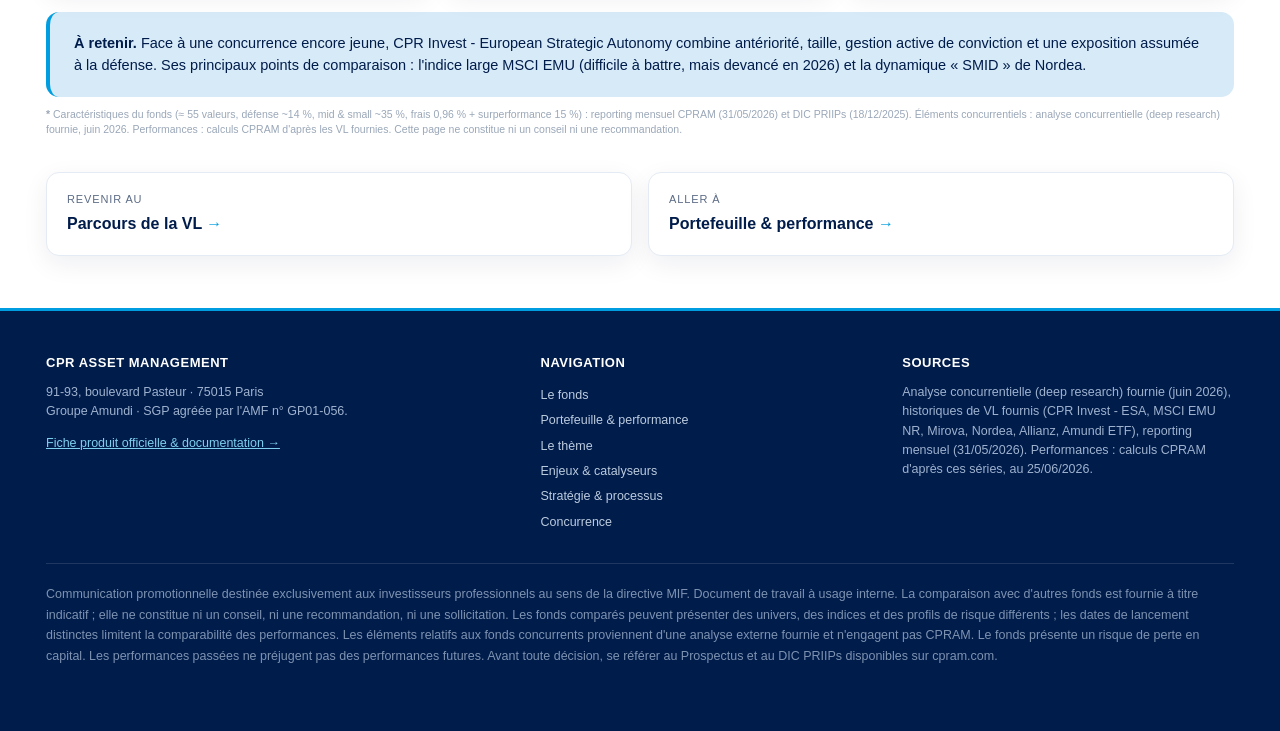
==== commit db5488e3: "Evenements enrichis, fix clic, bouton + slide, VL a jour, menu reordonne - Graphique : 11 reperes (a" ====
--- a/concurrence.html
+++ b/concurrence.html
@@ -13,10 +13,10 @@
     <a class="brand" href="index.html"><span class="logobox"><img src="cpram-logo.jpg" alt="CPRAM"></span></a>
     <nav>
       <a href="index.html">Le fonds</a>
+      <a href="portefeuille.html">Portefeuille &amp; performance</a>
       <a href="theme.html">Le thème</a>
       <a href="enjeux.html">Enjeux &amp; catalyseurs</a>
       <a href="strategie.html">Stratégie &amp; processus</a>
-      <a href="portefeuille.html">Portefeuille &amp; performance</a>
       <a href="concurrence.html" class="active">Concurrence</a>
     </nav>
     <span class="badge-int">Usage interne</span>
@@ -290,10 +290,10 @@
         <h4>Navigation</h4>
         <nav>
           <a href="index.html">Le fonds</a>
+          <a href="portefeuille.html">Portefeuille &amp; performance</a>
           <a href="theme.html">Le thème</a>
           <a href="enjeux.html">Enjeux &amp; catalyseurs</a>
           <a href="strategie.html">Stratégie &amp; processus</a>
-          <a href="portefeuille.html">Portefeuille &amp; performance</a>
           <a href="concurrence.html">Concurrence</a>
         </nav>
       </div>
@@ -315,5 +315,17 @@
 </script>
 <script src="data.js"></script>
 <script src="chart.js"></script>
+<script>
+/* Entree "slide" lorsqu'on arrive depuis le bouton du graphique d'accueil */
+(function(){
+  var fromChart=false;
+  try{ fromChart=sessionStorage.getItem("slideFromChart")==="1"; sessionStorage.removeItem("slideFromChart"); }catch(_){}
+  if(fromChart || location.hash==="#graphique"){
+    document.body.classList.add("slide-in");
+    var g=document.getElementById("graphique");
+    if(g){ setTimeout(function(){ g.scrollIntoView({behavior:"smooth",block:"start"}); }, 70); }
+  }
+})();
+</script>
 </body>
 </html>
--- a/styles.css
+++ b/styles.css
@@ -336,9 +336,17 @@
 .quote .by{font-size:12.5px;color:var(--muted);font-style:normal}
 
 /* ---------- bouton "voir la concurrence" ---------- */
-.seemore{display:inline-flex;align-items:center;gap:7px;text-decoration:none;font-size:13px;font-weight:600;color:#fff;background:var(--cyan);border:1px solid var(--cyan);padding:9px 15px;border-radius:9px;transition:.15s;white-space:nowrap}
-.seemore:hover{background:var(--cyan-d);border-color:var(--cyan-d)}
-.seemore:after{content:" \2192"}
+.seemore{display:inline-flex;align-items:center;gap:9px;text-decoration:none;font-size:13px;font-weight:700;color:#fff;background:linear-gradient(135deg,#00b4f0,#0082b8);border:none;padding:10px 16px;border-radius:10px;box-shadow:0 6px 16px rgba(0,158,224,.32);transition:transform .18s,box-shadow .18s;white-space:nowrap;letter-spacing:.01em}
+.seemore:hover{transform:translateY(-1px);box-shadow:0 11px 24px rgba(0,158,224,.44)}
+.seemore .ar{display:inline-grid;place-items:center;width:20px;height:20px;border-radius:50%;background:rgba(255,255,255,.22);font-size:13px;line-height:1;transition:transform .18s}
+.seemore:hover .ar{transform:translateX(3px)}
+
+/* ---------- transition "slide" entre pages ---------- */
+@keyframes pageOutLeft{from{opacity:1;transform:translateX(0)}to{opacity:0;transform:translateX(-44px)}}
+@keyframes pageInRight{from{opacity:0;transform:translateX(52px)}to{opacity:1;transform:translateX(0)}}
+body.slide-out{animation:pageOutLeft .34s ease forwards}
+body.slide-in{animation:pageInRight .44s cubic-bezier(.22,.61,.36,1)}
+@media(prefers-reduced-motion:reduce){body.slide-out,body.slide-in{animation:none}}
 
 /* ---------- exclusions chips ---------- */
 .exgrid{display:flex;flex-wrap:wrap;gap:8px;margin-top:6px}
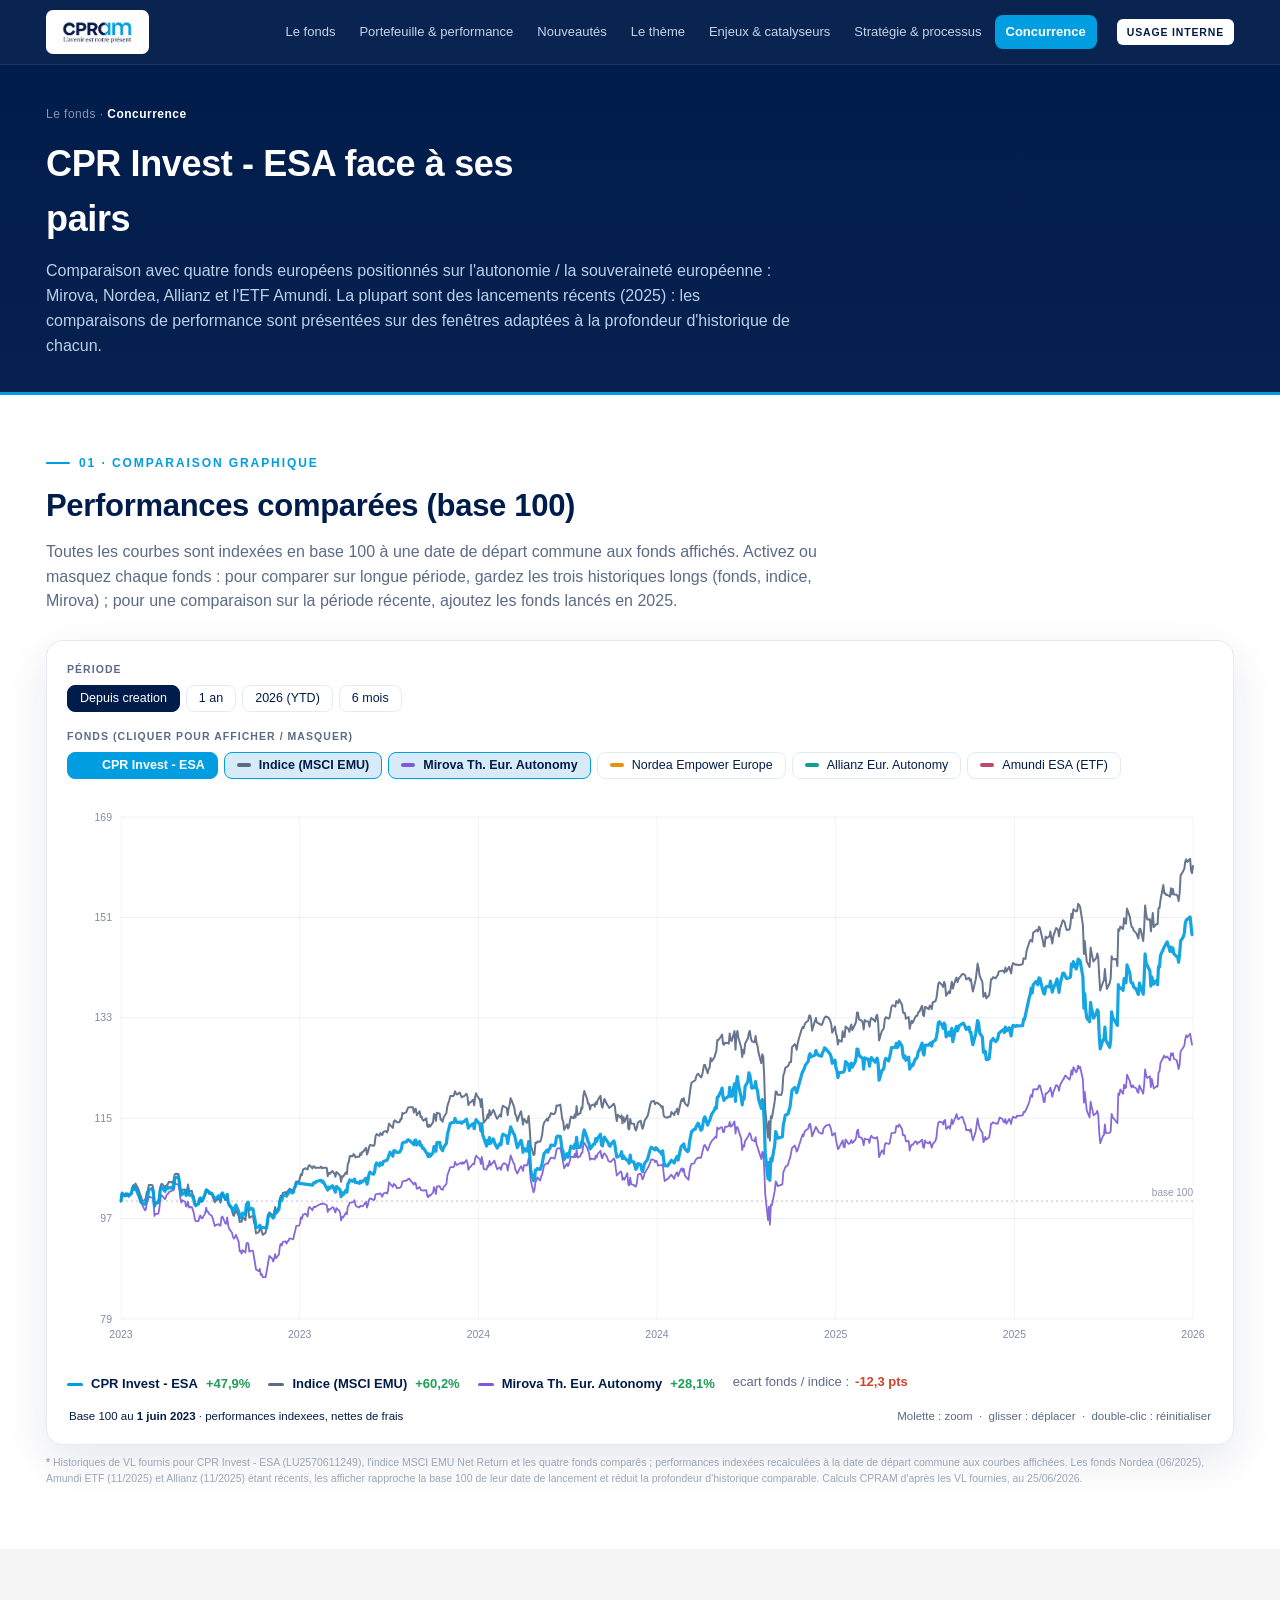
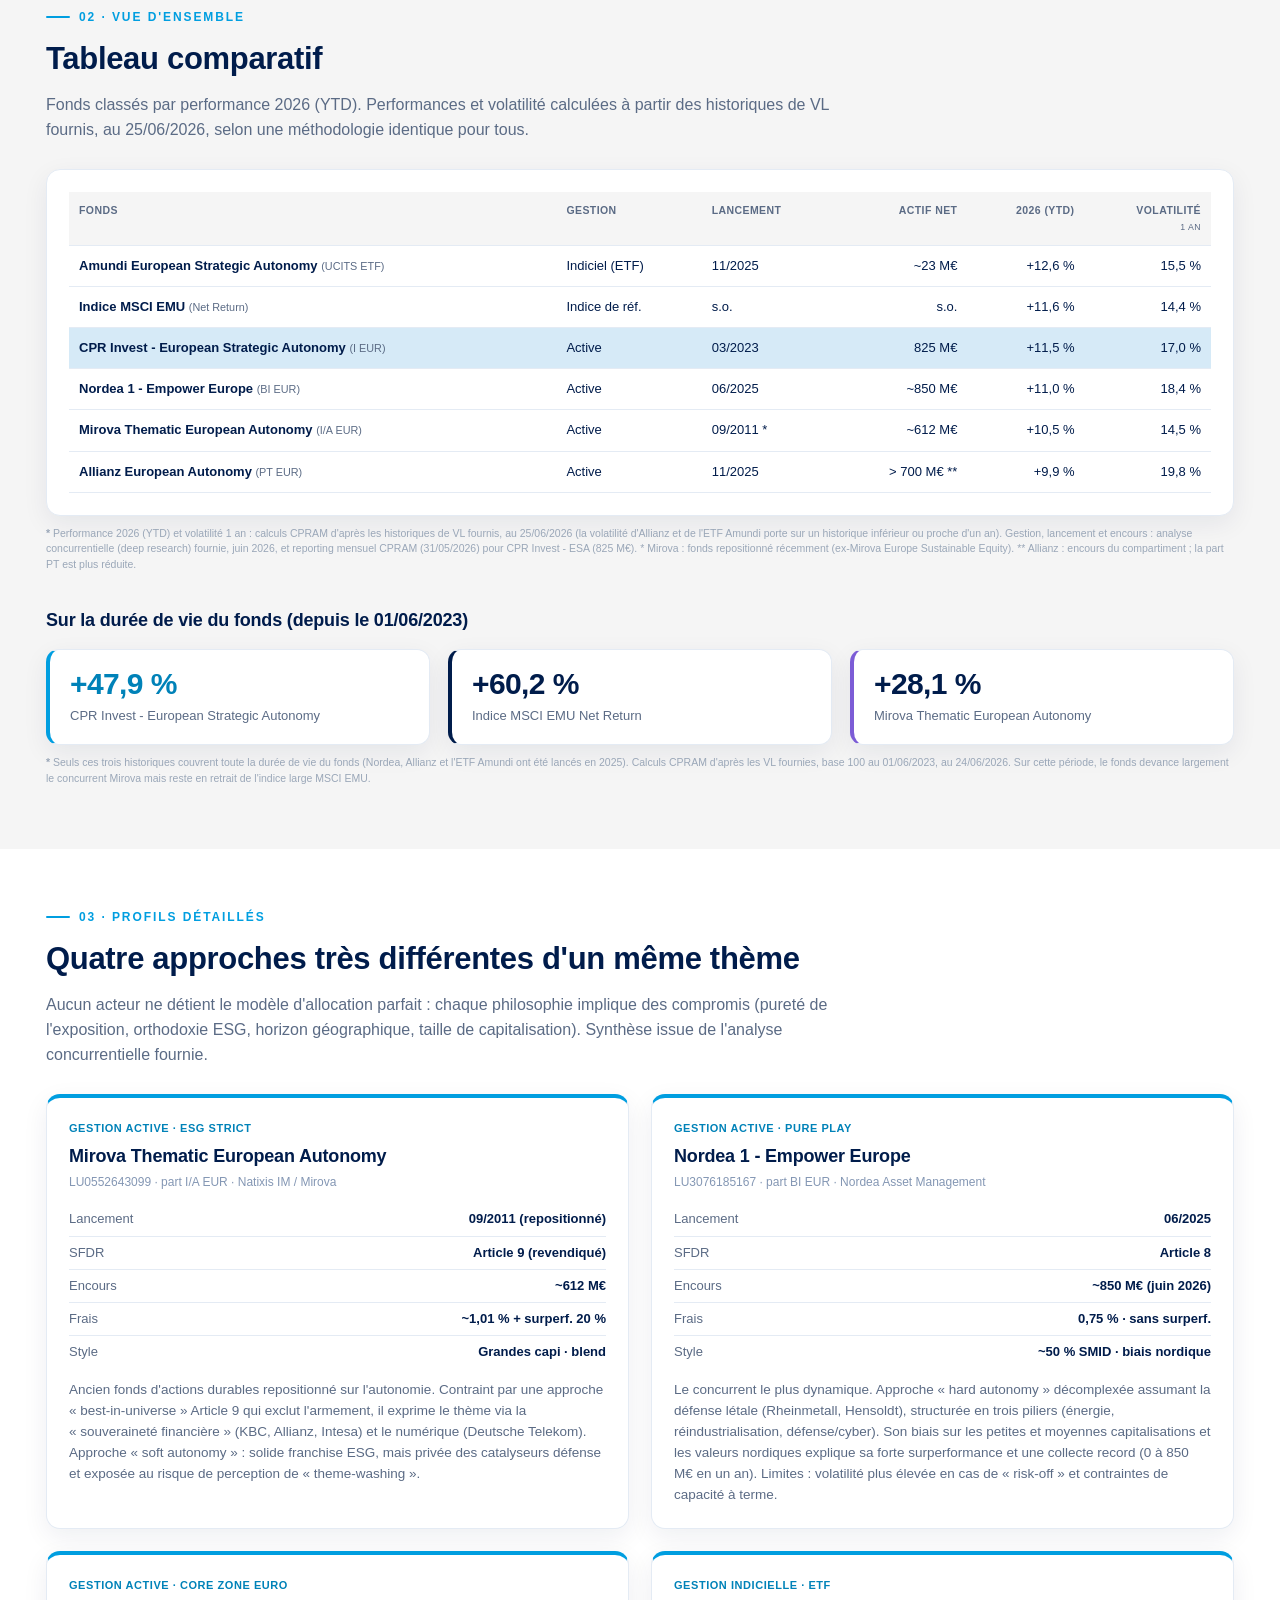
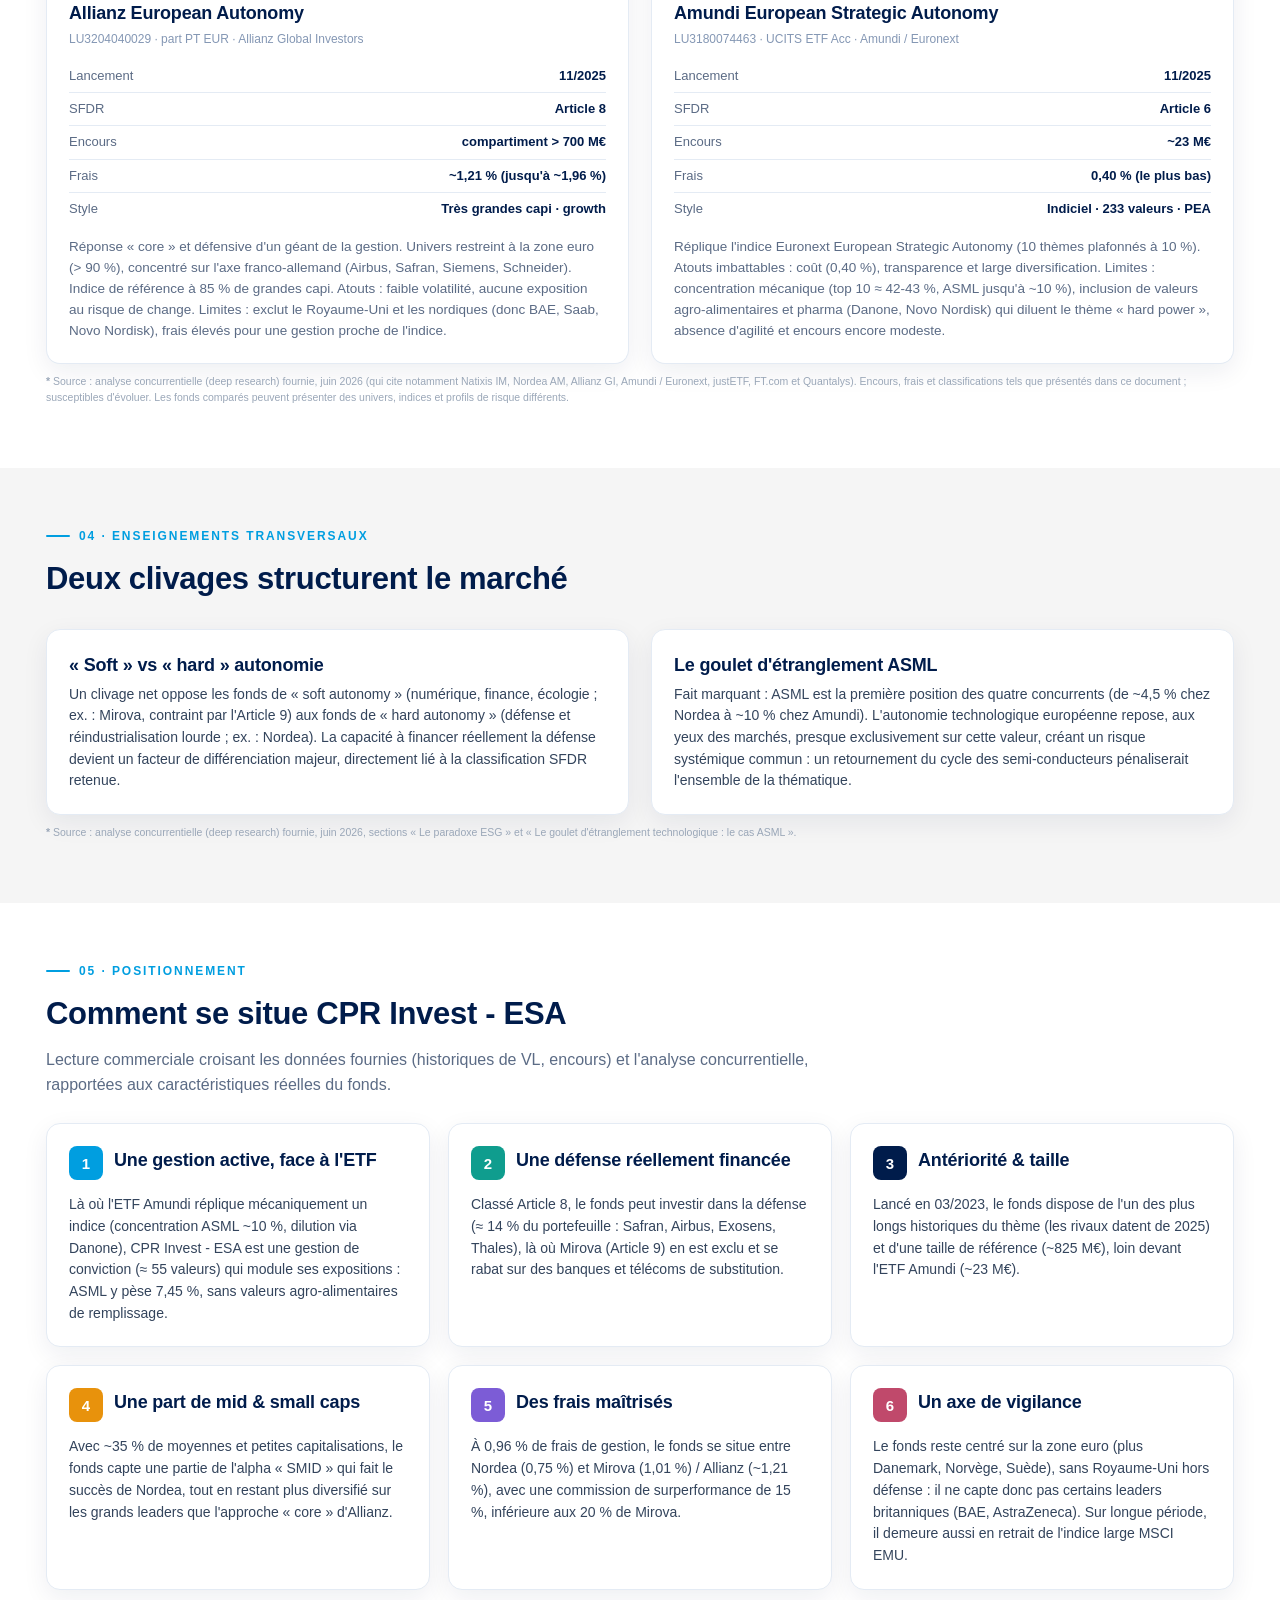
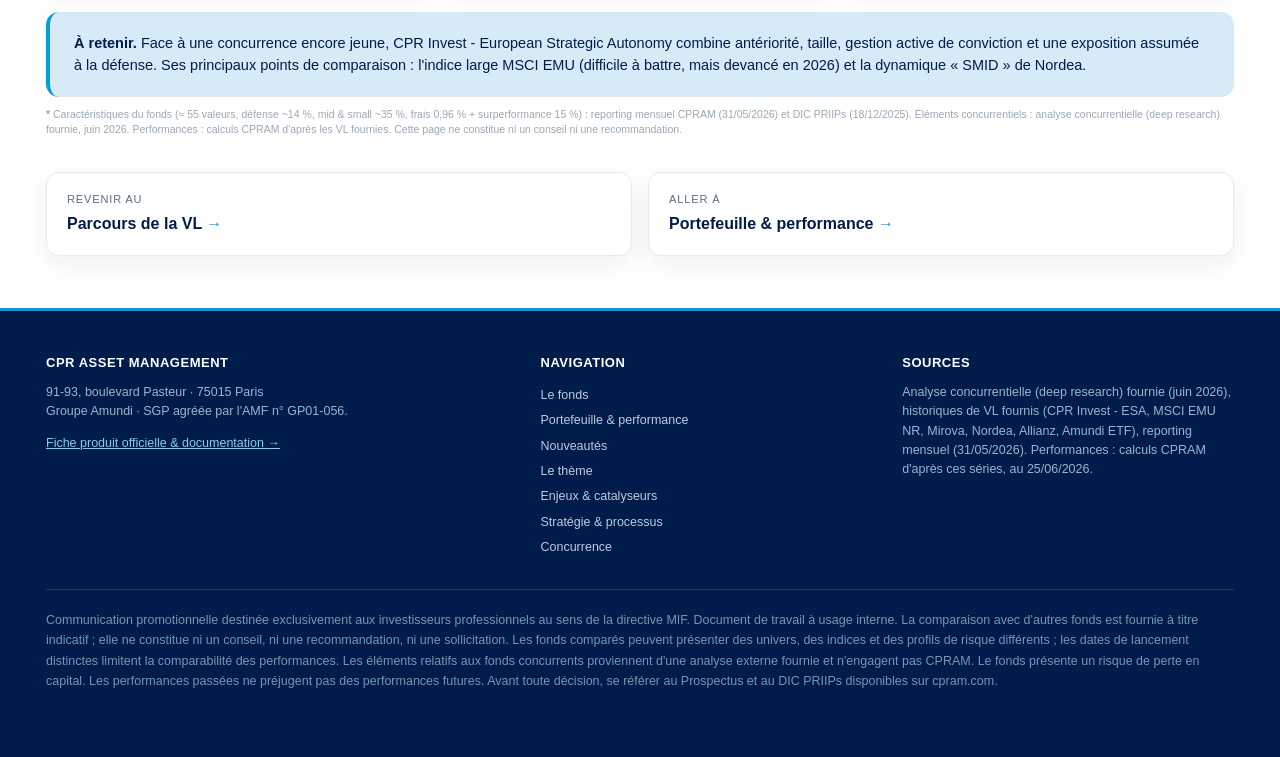
==== commit 2bc6f1e8: "Ajout d'un onglet Nouveautes (veille marche sourcee) - Nouvelle page nouveautes.html : commentaire d" ====
--- a/concurrence.html
+++ b/concurrence.html
@@ -14,6 +14,7 @@
     <nav>
       <a href="index.html">Le fonds</a>
       <a href="portefeuille.html">Portefeuille &amp; performance</a>
+      <a href="nouveautes.html">Nouveautés</a>
       <a href="theme.html">Le thème</a>
       <a href="enjeux.html">Enjeux &amp; catalyseurs</a>
       <a href="strategie.html">Stratégie &amp; processus</a>
@@ -291,6 +292,7 @@
         <nav>
           <a href="index.html">Le fonds</a>
           <a href="portefeuille.html">Portefeuille &amp; performance</a>
+          <a href="nouveautes.html">Nouveautés</a>
           <a href="theme.html">Le thème</a>
           <a href="enjeux.html">Enjeux &amp; catalyseurs</a>
           <a href="strategie.html">Stratégie &amp; processus</a>
--- a/styles.css
+++ b/styles.css
@@ -353,3 +353,28 @@
 .exch{font-size:12.5px;padding:7px 12px;border-radius:8px;background:#fff;border:1px solid var(--line);color:var(--navy)}
 .exch.norm{background:#fdecec;border-color:#f6d2d2;color:#a23b2c}
 .exch.sect{background:var(--gray)}
+
+/* ---------- Nouveautes / actualites ---------- */
+.updated{display:inline-flex;align-items:center;gap:9px;font-size:12.5px;color:var(--muted);background:var(--gray);border:1px solid var(--line);padding:7px 14px;border-radius:20px}
+.updated b{color:var(--navy)}
+.updated:before{content:"";width:8px;height:8px;border-radius:50%;background:var(--pos);box-shadow:0 0 0 3px rgba(31,157,87,.18);flex:0 0 auto}
+.newsgrid{display:grid;grid-template-columns:1fr 1fr;gap:16px}
+@media(max-width:860px){.newsgrid{grid-template-columns:1fr}}
+.newscard{background:#fff;border:1px solid var(--line);border-radius:13px;padding:18px 20px;box-shadow:var(--shadow);display:flex;flex-direction:column;transition:.15s}
+.newscard:hover{border-color:var(--cyan);box-shadow:var(--shadow-l);transform:translateY(-2px)}
+.newscard.lead{grid-column:1 / -1;border-top:4px solid var(--cyan);background:linear-gradient(180deg,#f4fbfe,#fff)}
+.newscard .nhead{display:flex;align-items:center;gap:9px;margin-bottom:9px;flex-wrap:wrap}
+.newscard .ndate{font-size:11.5px;color:var(--muted-2);font-variant-numeric:tabular-nums;margin-left:auto}
+.newscard h3{font-size:16px;color:var(--navy);margin:0 0 7px;line-height:1.3}
+.newscard.lead h3{font-size:19px}
+.newscard p{font-size:13.5px;color:#33445c;margin:0 0 12px}
+.newscard .co{font-weight:800;color:var(--cyan-d)}
+.newscard .nsrc{margin-top:auto;font-size:12px;color:var(--muted)}
+.newscard .nsrc a{color:var(--cyan-d);text-decoration:none;border-bottom:1px solid rgba(0,158,224,.3)}
+.newscard .nsrc a:hover{border-color:var(--cyan)}
+.nbadge{font-size:10px;letter-spacing:.05em;text-transform:uppercase;font-weight:800;padding:3px 8px;border-radius:6px}
+.nbadge.defense{background:#e3f6ef;color:#0c7a55}
+.nbadge.macro{background:#e1e7f2;color:#001C4B}
+.nbadge.tech{background:#e2f4fc;color:#0082b8}
+.nbadge.finance{background:#efeafc;color:#5b3fd6}
+.nbadge.valeur{background:#fdeccd;color:#9a6a00}
